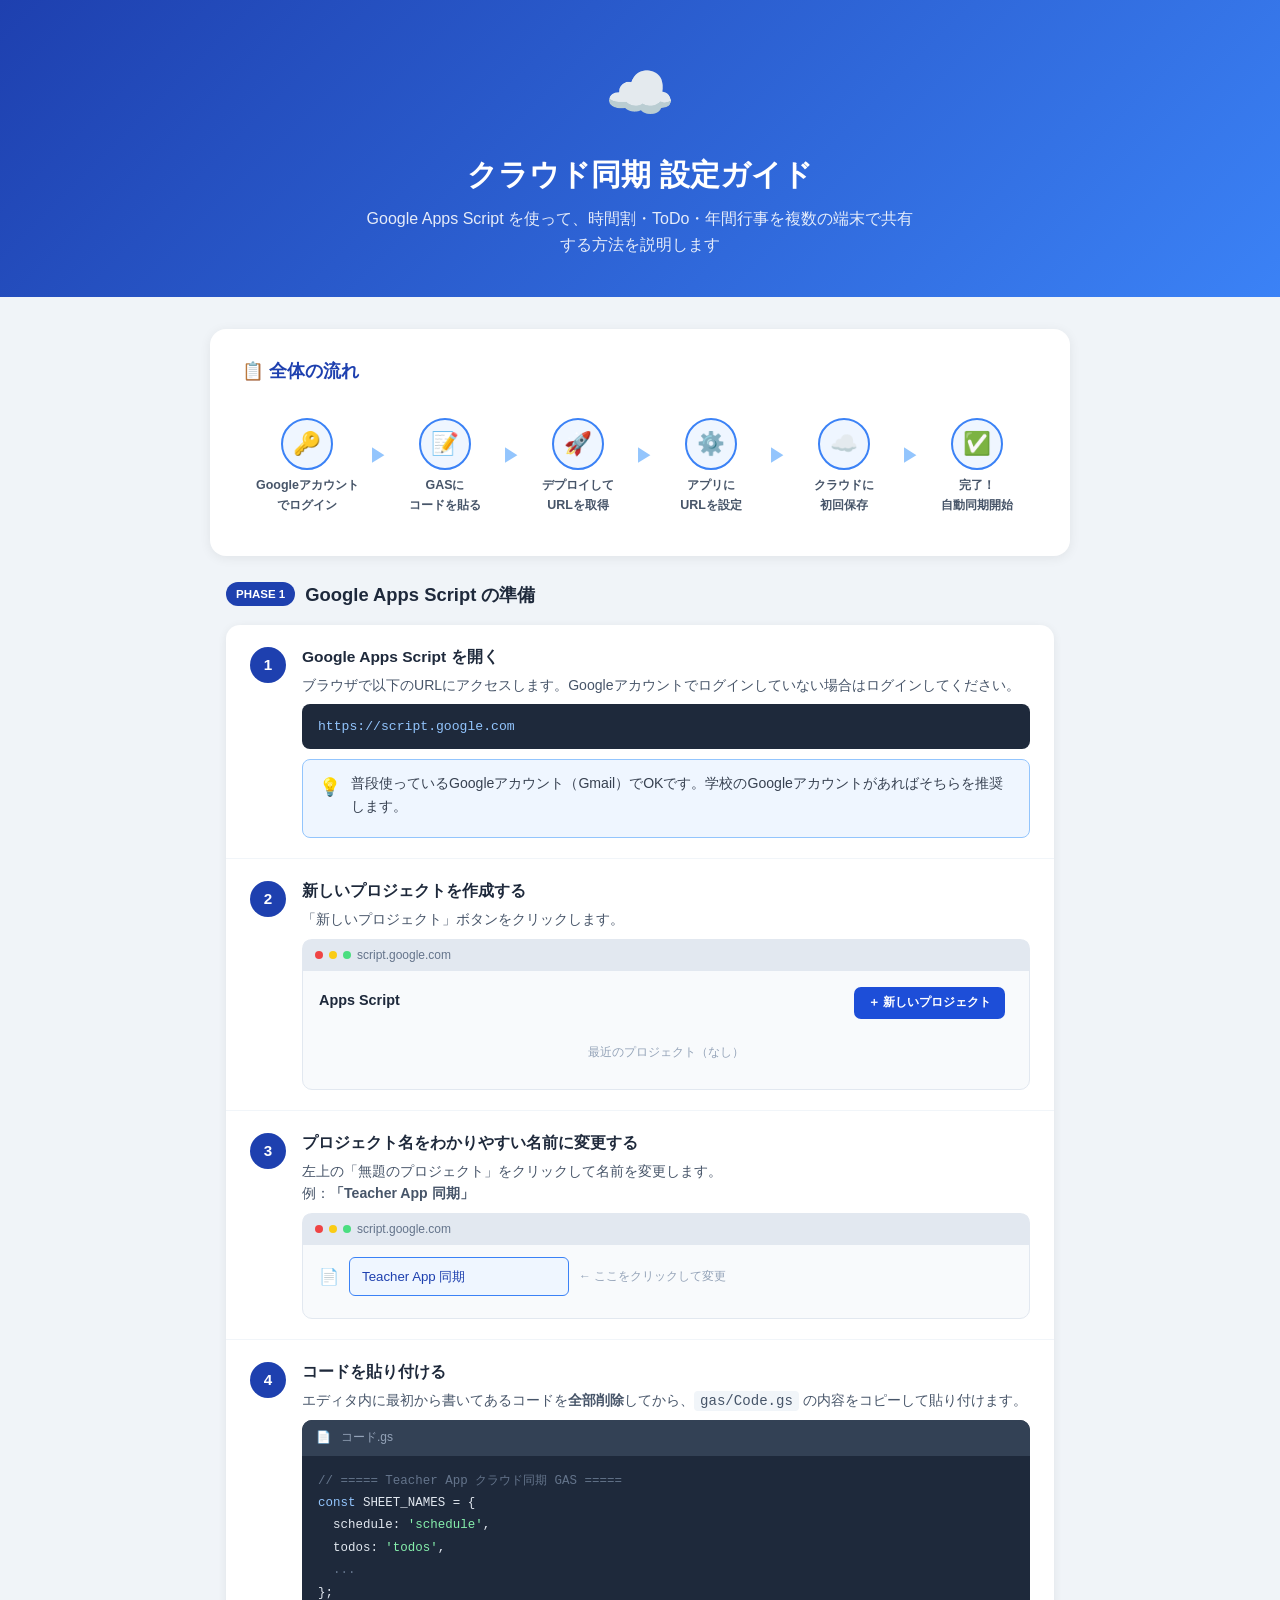
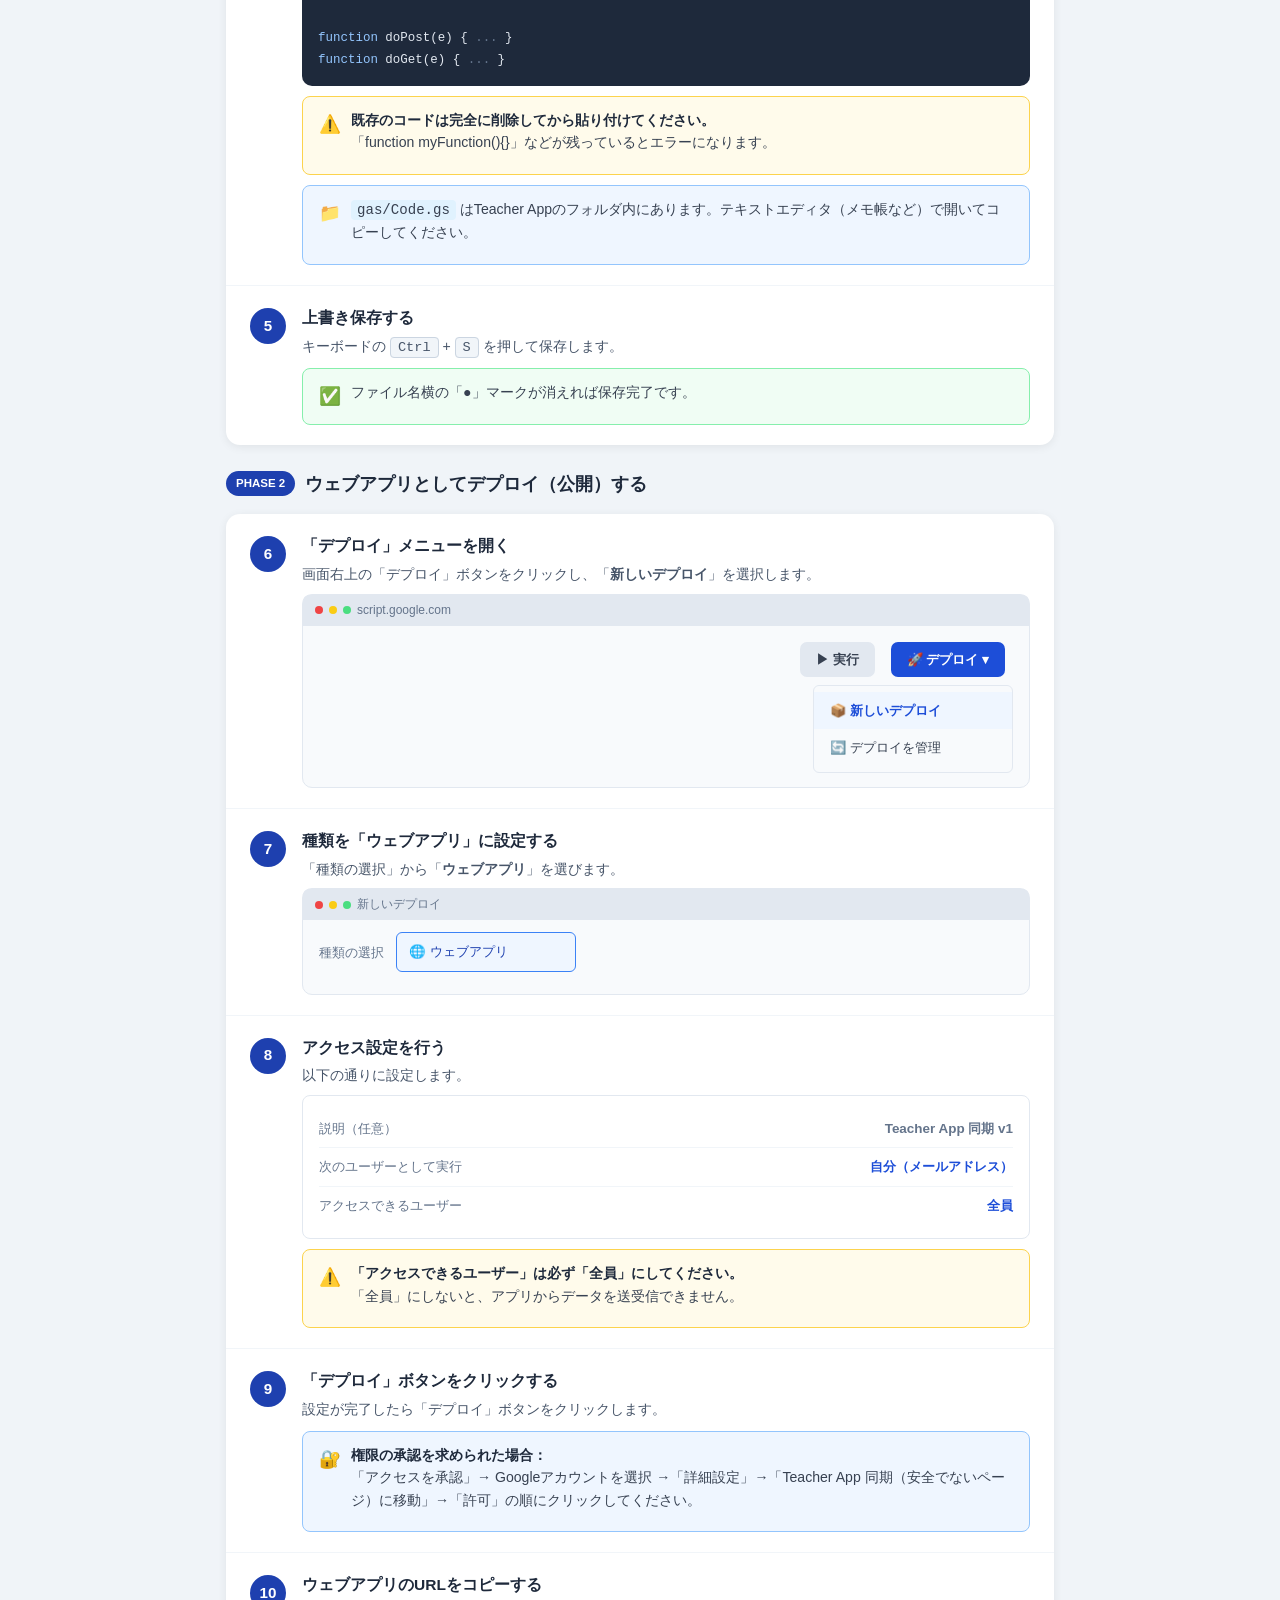
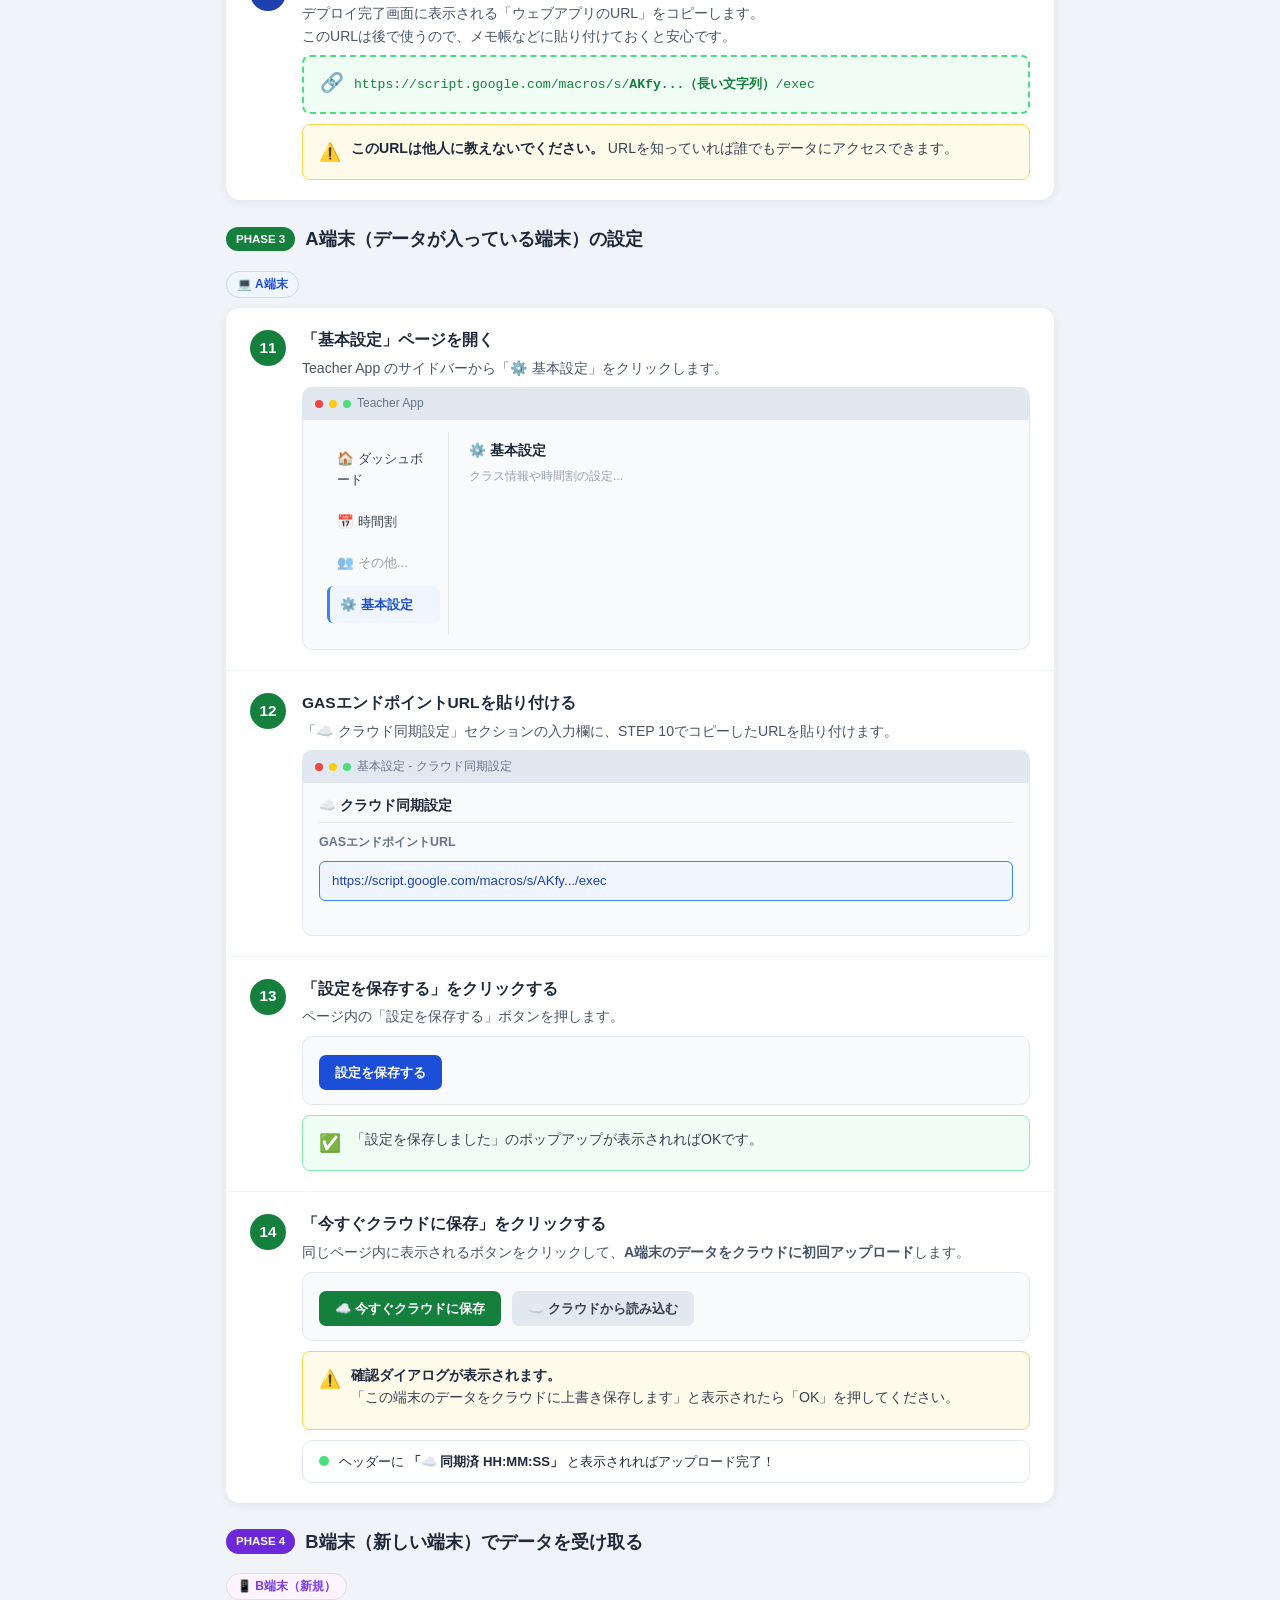
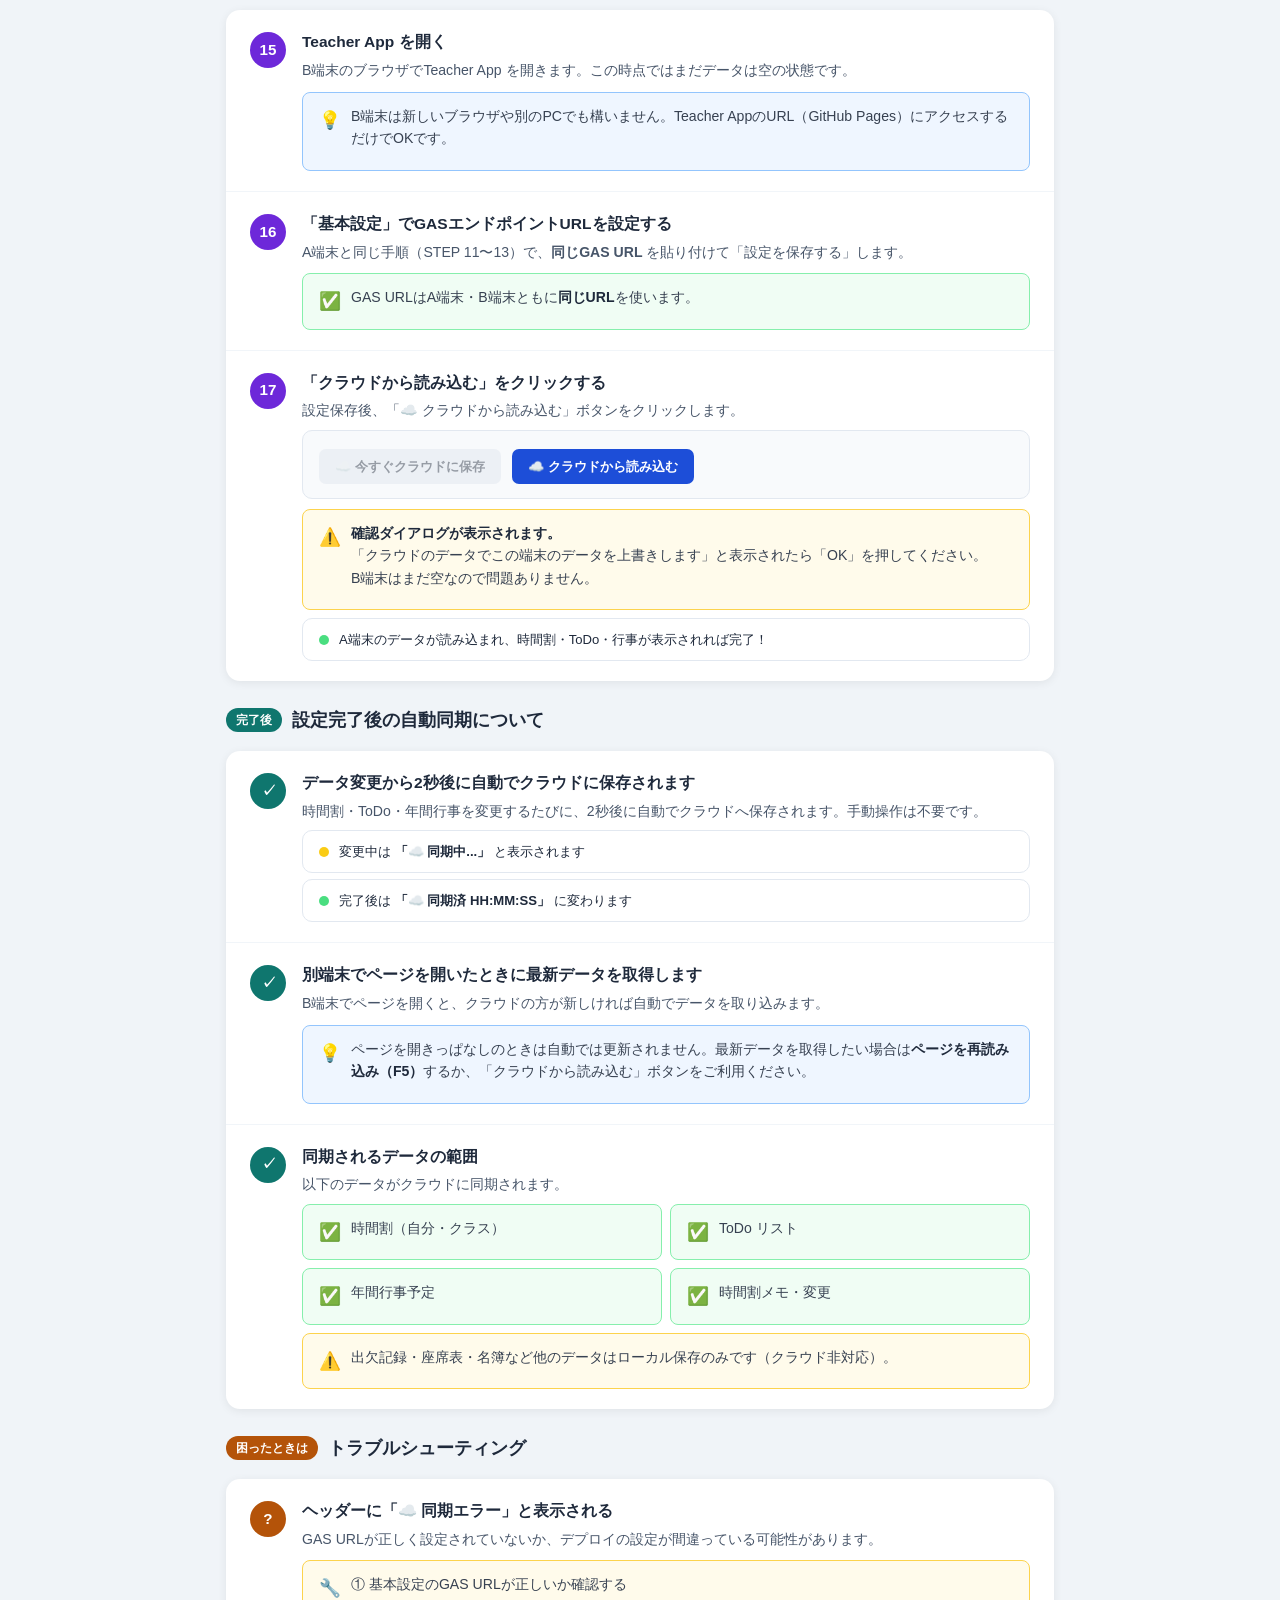
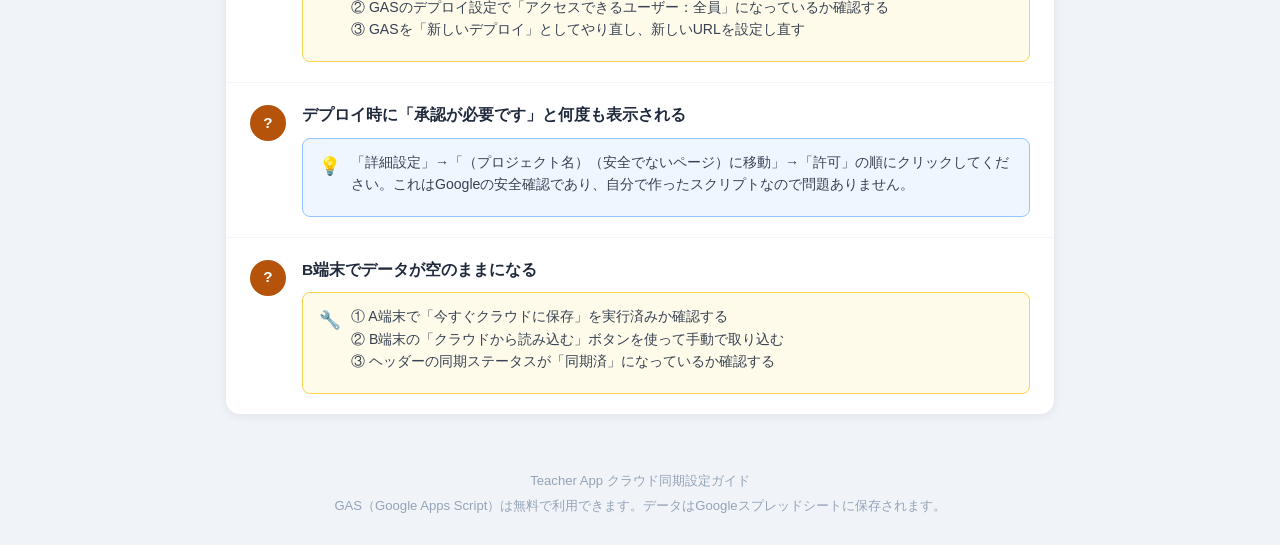
==== cloud-sync-guide.html @ 7cb36df8 "docs: クラウド同期設定ガイド（インフォグラフィック）を追加 HTMLスタンドアロンページ。GASデプロイからA/B端末設定まで 17ステップをモックアップ付きで解説。トラブルシューティング含む。" ====
<!DOCTYPE html>
<html lang="ja">
<head>
<meta charset="UTF-8">
<meta name="viewport" content="width=device-width, initial-scale=1.0">
<title>クラウド同期 設定ガイド</title>
<style>
  * { box-sizing: border-box; margin: 0; padding: 0; }
  body {
    font-family: 'Hiragino Sans', 'Meiryo', sans-serif;
    background: #f0f4f8;
    color: #1e293b;
    line-height: 1.6;
  }

  /* ヘッダー */
  .hero {
    background: linear-gradient(135deg, #1e40af 0%, #3b82f6 100%);
    color: white;
    text-align: center;
    padding: 48px 24px 40px;
  }
  .hero-icon { font-size: 3.5rem; display: block; margin-bottom: 12px; }
  .hero h1 { font-size: 1.9rem; font-weight: bold; margin-bottom: 8px; }
  .hero p { font-size: 1rem; opacity: 0.88; max-width: 560px; margin: 0 auto; }

  /* 全体の流れ */
  .overview {
    background: white;
    max-width: 860px;
    margin: 32px auto 0;
    border-radius: 16px;
    padding: 28px 32px;
    box-shadow: 0 2px 12px rgba(0,0,0,0.07);
  }
  .overview h2 { font-size: 1.1rem; color: #1e40af; margin-bottom: 20px; display: flex; align-items: center; gap: 8px; }
  .flow-steps {
    display: flex;
    align-items: center;
    gap: 0;
    flex-wrap: wrap;
    justify-content: center;
  }
  .flow-item {
    display: flex;
    flex-direction: column;
    align-items: center;
    gap: 6px;
    min-width: 110px;
    padding: 12px 8px;
  }
  .flow-circle {
    width: 52px; height: 52px;
    border-radius: 50%;
    background: #eff6ff;
    border: 2px solid #3b82f6;
    display: flex; align-items: center; justify-content: center;
    font-size: 1.4rem;
  }
  .flow-label { font-size: 0.78rem; text-align: center; color: #475569; font-weight: 600; }
  .flow-arrow { font-size: 1.2rem; color: #93c5fd; margin: 0 2px; padding-bottom: 20px; }

  /* セクション共通 */
  .section {
    max-width: 860px;
    margin: 24px auto;
    padding: 0 16px;
  }
  .section-title {
    display: flex;
    align-items: center;
    gap: 10px;
    margin-bottom: 16px;
  }
  .phase-badge {
    background: #1e40af;
    color: white;
    font-size: 0.72rem;
    font-weight: bold;
    padding: 3px 10px;
    border-radius: 20px;
    white-space: nowrap;
  }
  .phase-badge.green { background: #15803d; }
  .phase-badge.purple { background: #6d28d9; }
  .section-title h2 { font-size: 1.15rem; color: #1e293b; }

  /* カード */
  .card {
    background: white;
    border-radius: 14px;
    box-shadow: 0 2px 10px rgba(0,0,0,0.07);
    overflow: hidden;
    margin-bottom: 16px;
  }

  /* ステップリスト */
  .step-list { padding: 0; }
  .step-item {
    display: flex;
    gap: 16px;
    padding: 20px 24px;
    border-bottom: 1px solid #f1f5f9;
    align-items: flex-start;
  }
  .step-item:last-child { border-bottom: none; }
  .step-num {
    min-width: 36px; height: 36px;
    border-radius: 50%;
    background: #1e40af;
    color: white;
    font-weight: bold;
    font-size: 0.95rem;
    display: flex; align-items: center; justify-content: center;
    flex-shrink: 0;
    margin-top: 2px;
  }
  .step-num.green { background: #15803d; }
  .step-num.purple { background: #6d28d9; }
  .step-body { flex: 1; }
  .step-body h3 { font-size: 0.97rem; font-weight: bold; margin-bottom: 4px; color: #1e293b; }
  .step-body p { font-size: 0.88rem; color: #475569; margin-bottom: 8px; }

  /* スクリーンショット風モックアップ */
  .mock {
    background: #f8fafc;
    border: 1px solid #e2e8f0;
    border-radius: 10px;
    padding: 14px 16px;
    margin-top: 8px;
    font-size: 0.83rem;
  }
  .mock-bar {
    background: #e2e8f0;
    border-radius: 6px 6px 0 0;
    padding: 6px 12px;
    font-size: 0.75rem;
    color: #64748b;
    margin: -14px -16px 12px;
    display: flex;
    align-items: center;
    gap: 6px;
  }
  .mock-dot { width: 8px; height: 8px; border-radius: 50%; display: inline-block; }
  .mock-menu-item {
    display: flex;
    align-items: center;
    gap: 8px;
    padding: 8px 10px;
    border-radius: 6px;
    margin-bottom: 4px;
    font-size: 0.84rem;
    color: #374151;
    cursor: default;
  }
  .mock-menu-item.active {
    background: #eff6ff;
    color: #1d4ed8;
    font-weight: bold;
    border-left: 3px solid #3b82f6;
  }
  .mock-input {
    border: 1px solid #cbd5e1;
    border-radius: 6px;
    padding: 8px 12px;
    width: 100%;
    font-size: 0.83rem;
    color: #64748b;
    background: white;
    margin-bottom: 8px;
  }
  .mock-input.highlight {
    border-color: #3b82f6;
    background: #eff6ff;
    color: #1e40af;
  }
  .mock-btn {
    display: inline-flex;
    align-items: center;
    gap: 6px;
    padding: 7px 16px;
    border-radius: 7px;
    font-size: 0.82rem;
    font-weight: bold;
    cursor: default;
    margin-right: 8px;
    margin-top: 4px;
  }
  .mock-btn.primary { background: #1d4ed8; color: white; }
  .mock-btn.success { background: #15803d; color: white; }
  .mock-btn.secondary { background: #e2e8f0; color: #374151; }
  .mock-label {
    font-size: 0.78rem;
    color: #64748b;
    font-weight: 600;
    margin-bottom: 4px;
  }

  /* 注意・ポイントボックス */
  .note {
    display: flex;
    gap: 10px;
    padding: 12px 16px;
    border-radius: 8px;
    font-size: 0.84rem;
    margin-top: 10px;
    align-items: flex-start;
  }
  .note.warn { background: #fffbeb; border: 1px solid #fcd34d; }
  .note.info { background: #eff6ff; border: 1px solid #93c5fd; }
  .note.ok   { background: #f0fdf4; border: 1px solid #86efac; }
  .note-icon { font-size: 1.1rem; flex-shrink: 0; margin-top: 1px; }
  .note p { color: #374151; }
  .note strong { color: #1e293b; }

  /* コードブロック */
  .code-block {
    background: #1e293b;
    color: #e2e8f0;
    border-radius: 8px;
    padding: 12px 16px;
    font-family: monospace;
    font-size: 0.82rem;
    margin-top: 8px;
    word-break: break-all;
  }
  .code-block span.hl { color: #93c5fd; }

  /* 設定画面モックアップ */
  .mock-setting-row {
    display: flex;
    flex-direction: column;
    gap: 4px;
    margin-bottom: 12px;
  }
  .mock-section-head {
    font-weight: bold;
    font-size: 0.85rem;
    color: #1e293b;
    padding-bottom: 6px;
    border-bottom: 1px solid #e2e8f0;
    margin-bottom: 10px;
    display: flex;
    align-items: center;
    gap: 6px;
  }

  /* GAS設定モック */
  .gas-editor-mock {
    background: #1e293b;
    border-radius: 10px;
    overflow: hidden;
    margin-top: 8px;
  }
  .gas-editor-top {
    background: #334155;
    padding: 8px 14px;
    font-size: 0.75rem;
    color: #94a3b8;
    display: flex;
    align-items: center;
    gap: 10px;
  }
  .gas-editor-body {
    padding: 14px 16px;
    font-family: monospace;
    font-size: 0.78rem;
    color: #e2e8f0;
    line-height: 1.8;
  }
  .gas-kw { color: #93c5fd; }
  .gas-str { color: #86efac; }
  .gas-cm { color: #64748b; }

  /* デプロイ設定モック */
  .deploy-form {
    border: 1px solid #e2e8f0;
    border-radius: 8px;
    padding: 14px 16px;
    background: white;
    margin-top: 8px;
  }
  .deploy-row {
    display: flex;
    justify-content: space-between;
    align-items: center;
    padding: 8px 0;
    border-bottom: 1px solid #f1f5f9;
    font-size: 0.84rem;
  }
  .deploy-row:last-child { border-bottom: none; }
  .deploy-row .label { color: #64748b; }
  .deploy-row .val { font-weight: bold; color: #1e293b; }
  .deploy-row .val.blue { color: #1d4ed8; }

  /* URL表示 */
  .url-display {
    background: #f0fdf4;
    border: 2px dashed #4ade80;
    border-radius: 8px;
    padding: 12px 16px;
    font-size: 0.82rem;
    color: #15803d;
    font-family: monospace;
    margin-top: 8px;
    word-break: break-all;
    display: flex;
    align-items: center;
    gap: 10px;
  }
  .url-icon { font-size: 1.2rem; flex-shrink: 0; }

  /* 完了ステータス */
  .status-bar {
    background: white;
    border-radius: 10px;
    padding: 10px 16px;
    display: flex;
    align-items: center;
    gap: 10px;
    font-size: 0.85rem;
    border: 1px solid #e2e8f0;
    margin-top: 8px;
  }
  .status-dot { width: 10px; height: 10px; border-radius: 50%; background: #4ade80; flex-shrink: 0; }
  .status-dot.yellow { background: #facc15; }

  /* フッター */
  .footer {
    text-align: center;
    padding: 32px 16px;
    color: #94a3b8;
    font-size: 0.82rem;
  }

  /* 区切り線 */
  .divider {
    max-width: 860px;
    margin: 8px auto;
    border: none;
    border-top: 2px dashed #e2e8f0;
    padding: 0 16px;
  }

  /* 端末別バッジ */
  .device-badge {
    display: inline-flex;
    align-items: center;
    gap: 5px;
    background: #eff6ff;
    border: 1px solid #bfdbfe;
    border-radius: 20px;
    padding: 3px 10px;
    font-size: 0.75rem;
    font-weight: bold;
    color: #1d4ed8;
    margin-bottom: 10px;
  }
  .device-badge.b { background: #fdf4ff; border-color: #e9d5ff; color: #7c3aed; }

  @media (max-width: 600px) {
    .hero h1 { font-size: 1.4rem; }
    .flow-steps { gap: 0; }
    .flow-item { min-width: 80px; }
    .step-item { padding: 16px; }
  }
</style>
</head>
<body>

<!-- ヘッダー -->
<div class="hero">
  <span class="hero-icon">☁️</span>
  <h1>クラウド同期 設定ガイド</h1>
  <p>Google Apps Script を使って、時間割・ToDo・年間行事を複数の端末で共有する方法を説明します</p>
</div>

<!-- 全体の流れ -->
<div class="overview">
  <h2>📋 全体の流れ</h2>
  <div class="flow-steps">
    <div class="flow-item">
      <div class="flow-circle">🔑</div>
      <div class="flow-label">Googleアカウント<br>でログイン</div>
    </div>
    <div class="flow-arrow">▶</div>
    <div class="flow-item">
      <div class="flow-circle">📝</div>
      <div class="flow-label">GASに<br>コードを貼る</div>
    </div>
    <div class="flow-arrow">▶</div>
    <div class="flow-item">
      <div class="flow-circle">🚀</div>
      <div class="flow-label">デプロイして<br>URLを取得</div>
    </div>
    <div class="flow-arrow">▶</div>
    <div class="flow-item">
      <div class="flow-circle">⚙️</div>
      <div class="flow-label">アプリに<br>URLを設定</div>
    </div>
    <div class="flow-arrow">▶</div>
    <div class="flow-item">
      <div class="flow-circle">☁️</div>
      <div class="flow-label">クラウドに<br>初回保存</div>
    </div>
    <div class="flow-arrow">▶</div>
    <div class="flow-item">
      <div class="flow-circle">✅</div>
      <div class="flow-label">完了！<br>自動同期開始</div>
    </div>
  </div>
</div>

<!-- フェーズ1: GAS準備 -->
<div class="section">
  <div class="section-title">
    <span class="phase-badge">PHASE 1</span>
    <h2>Google Apps Script の準備</h2>
  </div>

  <div class="card">
    <div class="step-list">

      <!-- STEP 1 -->
      <div class="step-item">
        <div class="step-num">1</div>
        <div class="step-body">
          <h3>Google Apps Script を開く</h3>
          <p>ブラウザで以下のURLにアクセスします。Googleアカウントでログインしていない場合はログインしてください。</p>
          <div class="code-block">
            <span class="hl">https://script.google.com</span>
          </div>
          <div class="note info">
            <span class="note-icon">💡</span>
            <p>普段使っているGoogleアカウント（Gmail）でOKです。学校のGoogleアカウントがあればそちらを推奨します。</p>
          </div>
        </div>
      </div>

      <!-- STEP 2 -->
      <div class="step-item">
        <div class="step-num">2</div>
        <div class="step-body">
          <h3>新しいプロジェクトを作成する</h3>
          <p>「新しいプロジェクト」ボタンをクリックします。</p>
          <div class="mock">
            <div class="mock-bar">
              <span class="mock-dot" style="background:#ef4444;"></span>
              <span class="mock-dot" style="background:#facc15;"></span>
              <span class="mock-dot" style="background:#4ade80;"></span>
              script.google.com
            </div>
            <div style="display:flex; align-items:center; justify-content:space-between; margin-bottom:12px;">
              <div style="font-weight:bold; color:#1e293b; font-size:0.9rem;">Apps Script</div>
              <div class="mock-btn primary" style="font-size:0.78rem; padding:6px 14px;">＋ 新しいプロジェクト</div>
            </div>
            <div style="font-size:0.78rem; color:#94a3b8; text-align:center; padding:12px;">最近のプロジェクト（なし）</div>
          </div>
        </div>
      </div>

      <!-- STEP 3 -->
      <div class="step-item">
        <div class="step-num">3</div>
        <div class="step-body">
          <h3>プロジェクト名をわかりやすい名前に変更する</h3>
          <p>左上の「無題のプロジェクト」をクリックして名前を変更します。<br>例：<strong>「Teacher App 同期」</strong></p>
          <div class="mock">
            <div class="mock-bar">
              <span class="mock-dot" style="background:#ef4444;"></span>
              <span class="mock-dot" style="background:#facc15;"></span>
              <span class="mock-dot" style="background:#4ade80;"></span>
              script.google.com
            </div>
            <div style="display:flex; align-items:center; gap:10px; margin-bottom:8px;">
              <span style="font-size:1rem;">📄</span>
              <div class="mock-input highlight" style="max-width:220px; margin:0;">Teacher App 同期</div>
              <span style="font-size:0.75rem; color:#94a3b8;">← ここをクリックして変更</span>
            </div>
          </div>
        </div>
      </div>

      <!-- STEP 4 -->
      <div class="step-item">
        <div class="step-num">4</div>
        <div class="step-body">
          <h3>コードを貼り付ける</h3>
          <p>エディタ内に最初から書いてあるコードを<strong>全部削除</strong>してから、<code style="background:#f1f5f9; padding:2px 6px; border-radius:4px;">gas/Code.gs</code> の内容をコピーして貼り付けます。</p>

          <div class="gas-editor-mock">
            <div class="gas-editor-top">
              <span>📄</span>
              <span>コード.gs</span>
            </div>
            <div class="gas-editor-body">
              <span class="gas-cm">// ===== Teacher App クラウド同期 GAS =====</span><br>
              <span class="gas-kw">const</span> SHEET_NAMES = &#123;<br>
              &nbsp;&nbsp;schedule: <span class="gas-str">'schedule'</span>,<br>
              &nbsp;&nbsp;todos: <span class="gas-str">'todos'</span>,<br>
              &nbsp;&nbsp;<span class="gas-cm">...</span><br>
              &#125;;<br>
              <br>
              <span class="gas-kw">function</span> doPost(e) &#123; <span class="gas-cm">...</span> &#125;<br>
              <span class="gas-kw">function</span> doGet(e) &#123; <span class="gas-cm">...</span> &#125;
            </div>
          </div>

          <div class="note warn">
            <span class="note-icon">⚠️</span>
            <p><strong>既存のコードは完全に削除してから貼り付けてください。</strong><br>
            「function myFunction(){}」などが残っているとエラーになります。</p>
          </div>

          <div class="note info">
            <span class="note-icon">📁</span>
            <p><code style="background:#e0f2fe; padding:2px 6px; border-radius:4px;">gas/Code.gs</code> はTeacher Appのフォルダ内にあります。テキストエディタ（メモ帳など）で開いてコピーしてください。</p>
          </div>
        </div>
      </div>

      <!-- STEP 5 -->
      <div class="step-item">
        <div class="step-num">5</div>
        <div class="step-body">
          <h3>上書き保存する</h3>
          <p>キーボードの <kbd style="background:#f1f5f9; border:1px solid #cbd5e1; border-radius:4px; padding:2px 7px; font-size:0.85rem;">Ctrl</kbd> + <kbd style="background:#f1f5f9; border:1px solid #cbd5e1; border-radius:4px; padding:2px 7px; font-size:0.85rem;">S</kbd> を押して保存します。</p>
          <div class="note ok">
            <span class="note-icon">✅</span>
            <p>ファイル名横の「●」マークが消えれば保存完了です。</p>
          </div>
        </div>
      </div>

    </div>
  </div>
</div>

<!-- フェーズ2: デプロイ -->
<div class="section">
  <div class="section-title">
    <span class="phase-badge">PHASE 2</span>
    <h2>ウェブアプリとしてデプロイ（公開）する</h2>
  </div>

  <div class="card">
    <div class="step-list">

      <!-- STEP 6 -->
      <div class="step-item">
        <div class="step-num">6</div>
        <div class="step-body">
          <h3>「デプロイ」メニューを開く</h3>
          <p>画面右上の「デプロイ」ボタンをクリックし、「<strong>新しいデプロイ</strong>」を選択します。</p>
          <div class="mock">
            <div class="mock-bar">
              <span class="mock-dot" style="background:#ef4444;"></span>
              <span class="mock-dot" style="background:#facc15;"></span>
              <span class="mock-dot" style="background:#4ade80;"></span>
              script.google.com
            </div>
            <div style="display:flex; justify-content:flex-end; gap:8px; margin-bottom:8px;">
              <div class="mock-btn secondary">▶ 実行</div>
              <div class="mock-btn primary">🚀 デプロイ ▾</div>
            </div>
            <div style="background:#f8fafc; border:1px solid #e2e8f0; border-radius:6px; padding:6px 0; max-width:200px; margin-left:auto;">
              <div style="padding:8px 16px; font-size:0.82rem; font-weight:bold; color:#1d4ed8; background:#eff6ff;">📦 新しいデプロイ</div>
              <div style="padding:8px 16px; font-size:0.82rem; color:#374151;">🔄 デプロイを管理</div>
            </div>
          </div>
        </div>
      </div>

      <!-- STEP 7 -->
      <div class="step-item">
        <div class="step-num">7</div>
        <div class="step-body">
          <h3>種類を「ウェブアプリ」に設定する</h3>
          <p>「種類の選択」から「<strong>ウェブアプリ</strong>」を選びます。</p>
          <div class="mock">
            <div class="mock-bar">
              <span class="mock-dot" style="background:#ef4444;"></span>
              <span class="mock-dot" style="background:#facc15;"></span>
              <span class="mock-dot" style="background:#4ade80;"></span>
              新しいデプロイ
            </div>
            <div style="display:flex; align-items:center; gap:12px; margin-bottom:8px;">
              <span style="font-size:0.82rem; color:#64748b; white-space:nowrap;">種類の選択</span>
              <div class="mock-input highlight" style="margin:0; max-width:180px;">🌐 ウェブアプリ</div>
            </div>
          </div>
        </div>
      </div>

      <!-- STEP 8 -->
      <div class="step-item">
        <div class="step-num">8</div>
        <div class="step-body">
          <h3>アクセス設定を行う</h3>
          <p>以下の通りに設定します。</p>
          <div class="deploy-form">
            <div class="deploy-row">
              <span class="label">説明（任意）</span>
              <span class="val" style="color:#64748b;">Teacher App 同期 v1</span>
            </div>
            <div class="deploy-row">
              <span class="label">次のユーザーとして実行</span>
              <span class="val blue">自分（メールアドレス）</span>
            </div>
            <div class="deploy-row">
              <span class="label">アクセスできるユーザー</span>
              <span class="val blue">全員</span>
            </div>
          </div>
          <div class="note warn">
            <span class="note-icon">⚠️</span>
            <p><strong>「アクセスできるユーザー」は必ず「全員」にしてください。</strong><br>
            「全員」にしないと、アプリからデータを送受信できません。</p>
          </div>
        </div>
      </div>

      <!-- STEP 9 -->
      <div class="step-item">
        <div class="step-num">9</div>
        <div class="step-body">
          <h3>「デプロイ」ボタンをクリックする</h3>
          <p>設定が完了したら「デプロイ」ボタンをクリックします。</p>
          <div class="note info">
            <span class="note-icon">🔐</span>
            <p><strong>権限の承認を求められた場合：</strong><br>
            「アクセスを承認」→ Googleアカウントを選択 →「詳細設定」→「Teacher App 同期（安全でないページ）に移動」→「許可」の順にクリックしてください。</p>
          </div>
        </div>
      </div>

      <!-- STEP 10 -->
      <div class="step-item">
        <div class="step-num">10</div>
        <div class="step-body">
          <h3>ウェブアプリのURLをコピーする</h3>
          <p>デプロイ完了画面に表示される「ウェブアプリのURL」をコピーします。<br>このURLは後で使うので、メモ帳などに貼り付けておくと安心です。</p>
          <div class="url-display">
            <span class="url-icon">🔗</span>
            <span>https://script.google.com/macros/s/<strong>AKfy...（長い文字列）</strong>/exec</span>
          </div>
          <div class="note warn">
            <span class="note-icon">⚠️</span>
            <p><strong>このURLは他人に教えないでください。</strong> URLを知っていれば誰でもデータにアクセスできます。</p>
          </div>
        </div>
      </div>

    </div>
  </div>
</div>

<!-- フェーズ3: A端末設定 -->
<div class="section">
  <div class="section-title">
    <span class="phase-badge green">PHASE 3</span>
    <h2>A端末（データが入っている端末）の設定</h2>
  </div>
  <div class="device-badge">💻 A端末</div>

  <div class="card">
    <div class="step-list">

      <!-- STEP 11 -->
      <div class="step-item">
        <div class="step-num green">11</div>
        <div class="step-body">
          <h3>「基本設定」ページを開く</h3>
          <p>Teacher App のサイドバーから「⚙️ 基本設定」をクリックします。</p>
          <div class="mock">
            <div class="mock-bar">
              <span class="mock-dot" style="background:#ef4444;"></span>
              <span class="mock-dot" style="background:#facc15;"></span>
              <span class="mock-dot" style="background:#4ade80;"></span>
              Teacher App
            </div>
            <div style="display:flex; gap:12px;">
              <div style="width:130px; background:#f8fafc; border-right:1px solid #e2e8f0; padding:8px; border-radius:0 0 0 8px;">
                <div class="mock-menu-item">🏠 ダッシュボード</div>
                <div class="mock-menu-item">📅 時間割</div>
                <div class="mock-menu-item" style="opacity:0.5;">👥 その他...</div>
                <div class="mock-menu-item active">⚙️ 基本設定</div>
              </div>
              <div style="flex:1; padding:8px;">
                <div style="font-weight:bold; font-size:0.85rem; margin-bottom:6px; color:#1e293b;">⚙️ 基本設定</div>
                <div style="font-size:0.75rem; color:#94a3b8;">クラス情報や時間割の設定...</div>
              </div>
            </div>
          </div>
        </div>
      </div>

      <!-- STEP 12 -->
      <div class="step-item">
        <div class="step-num green">12</div>
        <div class="step-body">
          <h3>GASエンドポイントURLを貼り付ける</h3>
          <p>「☁️ クラウド同期設定」セクションの入力欄に、STEP 10でコピーしたURLを貼り付けます。</p>
          <div class="mock">
            <div class="mock-bar">
              <span class="mock-dot" style="background:#ef4444;"></span>
              <span class="mock-dot" style="background:#facc15;"></span>
              <span class="mock-dot" style="background:#4ade80;"></span>
              基本設定 - クラウド同期設定
            </div>
            <div class="mock-section-head">☁️ クラウド同期設定</div>
            <div class="mock-setting-row">
              <div class="mock-label">GASエンドポイントURL</div>
              <div class="mock-input highlight">https://script.google.com/macros/s/AKfy.../exec</div>
            </div>
          </div>
        </div>
      </div>

      <!-- STEP 13 -->
      <div class="step-item">
        <div class="step-num green">13</div>
        <div class="step-body">
          <h3>「設定を保存する」をクリックする</h3>
          <p>ページ内の「設定を保存する」ボタンを押します。</p>
          <div class="mock">
            <div class="mock-btn primary">設定を保存する</div>
          </div>
          <div class="note ok">
            <span class="note-icon">✅</span>
            <p>「設定を保存しました」のポップアップが表示されればOKです。</p>
          </div>
        </div>
      </div>

      <!-- STEP 14 -->
      <div class="step-item">
        <div class="step-num green">14</div>
        <div class="step-body">
          <h3>「今すぐクラウドに保存」をクリックする</h3>
          <p>同じページ内に表示されるボタンをクリックして、<strong>A端末のデータをクラウドに初回アップロード</strong>します。</p>
          <div class="mock">
            <div class="mock-btn success">☁️ 今すぐクラウドに保存</div>
            <div class="mock-btn secondary">☁️ クラウドから読み込む</div>
          </div>
          <div class="note warn">
            <span class="note-icon">⚠️</span>
            <p><strong>確認ダイアログが表示されます。</strong><br>
            「この端末のデータをクラウドに上書き保存します」と表示されたら「OK」を押してください。</p>
          </div>
          <div class="status-bar" style="margin-top:10px;">
            <span class="status-dot"></span>
            <span style="font-size:0.82rem;">ヘッダーに <strong>「☁️ 同期済 HH:MM:SS」</strong> と表示されればアップロード完了！</span>
          </div>
        </div>
      </div>

    </div>
  </div>
</div>

<!-- フェーズ4: B端末設定 -->
<div class="section">
  <div class="section-title">
    <span class="phase-badge purple">PHASE 4</span>
    <h2>B端末（新しい端末）でデータを受け取る</h2>
  </div>
  <div class="device-badge b">📱 B端末（新規）</div>

  <div class="card">
    <div class="step-list">

      <!-- STEP 15 -->
      <div class="step-item">
        <div class="step-num purple">15</div>
        <div class="step-body">
          <h3>Teacher App を開く</h3>
          <p>B端末のブラウザでTeacher App を開きます。この時点ではまだデータは空の状態です。</p>
          <div class="note info">
            <span class="note-icon">💡</span>
            <p>B端末は新しいブラウザや別のPCでも構いません。Teacher AppのURL（GitHub Pages）にアクセスするだけでOKです。</p>
          </div>
        </div>
      </div>

      <!-- STEP 16 -->
      <div class="step-item">
        <div class="step-num purple">16</div>
        <div class="step-body">
          <h3>「基本設定」でGASエンドポイントURLを設定する</h3>
          <p>A端末と同じ手順（STEP 11〜13）で、<strong>同じGAS URL</strong> を貼り付けて「設定を保存する」します。</p>
          <div class="note ok">
            <span class="note-icon">✅</span>
            <p>GAS URLはA端末・B端末ともに<strong>同じURL</strong>を使います。</p>
          </div>
        </div>
      </div>

      <!-- STEP 17 -->
      <div class="step-item">
        <div class="step-num purple">17</div>
        <div class="step-body">
          <h3>「クラウドから読み込む」をクリックする</h3>
          <p>設定保存後、「☁️ クラウドから読み込む」ボタンをクリックします。</p>
          <div class="mock">
            <div class="mock-btn secondary" style="opacity:0.5;">☁️ 今すぐクラウドに保存</div>
            <div class="mock-btn primary">☁️ クラウドから読み込む</div>
          </div>
          <div class="note warn">
            <span class="note-icon">⚠️</span>
            <p><strong>確認ダイアログが表示されます。</strong><br>
            「クラウドのデータでこの端末のデータを上書きします」と表示されたら「OK」を押してください。<br>
            B端末はまだ空なので問題ありません。</p>
          </div>
          <div class="status-bar">
            <span class="status-dot"></span>
            <span style="font-size:0.82rem;">A端末のデータが読み込まれ、時間割・ToDo・行事が表示されれば完了！</span>
          </div>
        </div>
      </div>

    </div>
  </div>
</div>

<!-- 設定完了後の動作 -->
<div class="section">
  <div class="section-title">
    <span class="phase-badge" style="background:#0f766e;">完了後</span>
    <h2>設定完了後の自動同期について</h2>
  </div>

  <div class="card">
    <div class="step-list">
      <div class="step-item">
        <div class="step-num" style="background:#0f766e;">✓</div>
        <div class="step-body">
          <h3>データ変更から2秒後に自動でクラウドに保存されます</h3>
          <p>時間割・ToDo・年間行事を変更するたびに、2秒後に自動でクラウドへ保存されます。手動操作は不要です。</p>
          <div class="status-bar">
            <span class="status-dot yellow"></span>
            <span style="font-size:0.82rem;">変更中は <strong>「☁️ 同期中...」</strong> と表示されます</span>
          </div>
          <div class="status-bar" style="margin-top:6px;">
            <span class="status-dot"></span>
            <span style="font-size:0.82rem;">完了後は <strong>「☁️ 同期済 HH:MM:SS」</strong> に変わります</span>
          </div>
        </div>
      </div>
      <div class="step-item">
        <div class="step-num" style="background:#0f766e;">✓</div>
        <div class="step-body">
          <h3>別端末でページを開いたときに最新データを取得します</h3>
          <p>B端末でページを開くと、クラウドの方が新しければ自動でデータを取り込みます。</p>
          <div class="note info">
            <span class="note-icon">💡</span>
            <p>ページを開きっぱなしのときは自動では更新されません。最新データを取得したい場合は<strong>ページを再読み込み（F5）</strong>するか、「クラウドから読み込む」ボタンをご利用ください。</p>
          </div>
        </div>
      </div>
      <div class="step-item">
        <div class="step-num" style="background:#0f766e;">✓</div>
        <div class="step-body">
          <h3>同期されるデータの範囲</h3>
          <p>以下のデータがクラウドに同期されます。</p>
          <div style="display:grid; grid-template-columns:1fr 1fr; gap:8px; margin-top:8px;">
            <div class="note ok" style="margin:0;">
              <span class="note-icon">✅</span>
              <p>時間割（自分・クラス）</p>
            </div>
            <div class="note ok" style="margin:0;">
              <span class="note-icon">✅</span>
              <p>ToDo リスト</p>
            </div>
            <div class="note ok" style="margin:0;">
              <span class="note-icon">✅</span>
              <p>年間行事予定</p>
            </div>
            <div class="note ok" style="margin:0;">
              <span class="note-icon">✅</span>
              <p>時間割メモ・変更</p>
            </div>
          </div>
          <div class="note warn" style="margin-top:8px;">
            <span class="note-icon">⚠️</span>
            <p>出欠記録・座席表・名簿など他のデータはローカル保存のみです（クラウド非対応）。</p>
          </div>
        </div>
      </div>
    </div>
  </div>
</div>

<!-- トラブルシューティング -->
<div class="section">
  <div class="section-title">
    <span class="phase-badge" style="background:#b45309;">困ったときは</span>
    <h2>トラブルシューティング</h2>
  </div>

  <div class="card">
    <div class="step-list">
      <div class="step-item">
        <div class="step-num" style="background:#b45309;">?</div>
        <div class="step-body">
          <h3>ヘッダーに「☁️ 同期エラー」と表示される</h3>
          <p>GAS URLが正しく設定されていないか、デプロイの設定が間違っている可能性があります。</p>
          <div class="note warn">
            <span class="note-icon">🔧</span>
            <p>① 基本設定のGAS URLが正しいか確認する<br>
            ② GASのデプロイ設定で「アクセスできるユーザー：全員」になっているか確認する<br>
            ③ GASを「新しいデプロイ」としてやり直し、新しいURLを設定し直す</p>
          </div>
        </div>
      </div>
      <div class="step-item">
        <div class="step-num" style="background:#b45309;">?</div>
        <div class="step-body">
          <h3>デプロイ時に「承認が必要です」と何度も表示される</h3>
          <div class="note info">
            <span class="note-icon">💡</span>
            <p>「詳細設定」→「（プロジェクト名）（安全でないページ）に移動」→「許可」の順にクリックしてください。これはGoogleの安全確認であり、自分で作ったスクリプトなので問題ありません。</p>
          </div>
        </div>
      </div>
      <div class="step-item">
        <div class="step-num" style="background:#b45309;">?</div>
        <div class="step-body">
          <h3>B端末でデータが空のままになる</h3>
          <div class="note warn">
            <span class="note-icon">🔧</span>
            <p>① A端末で「今すぐクラウドに保存」を実行済みか確認する<br>
            ② B端末の「クラウドから読み込む」ボタンを使って手動で取り込む<br>
            ③ ヘッダーの同期ステータスが「同期済」になっているか確認する</p>
          </div>
        </div>
      </div>
    </div>
  </div>
</div>

<div class="footer">
  <p>Teacher App クラウド同期設定ガイド</p>
  <p style="margin-top:4px;">GAS（Google Apps Script）は無料で利用できます。データはGoogleスプレッドシートに保存されます。</p>
</div>

</body>
</html>
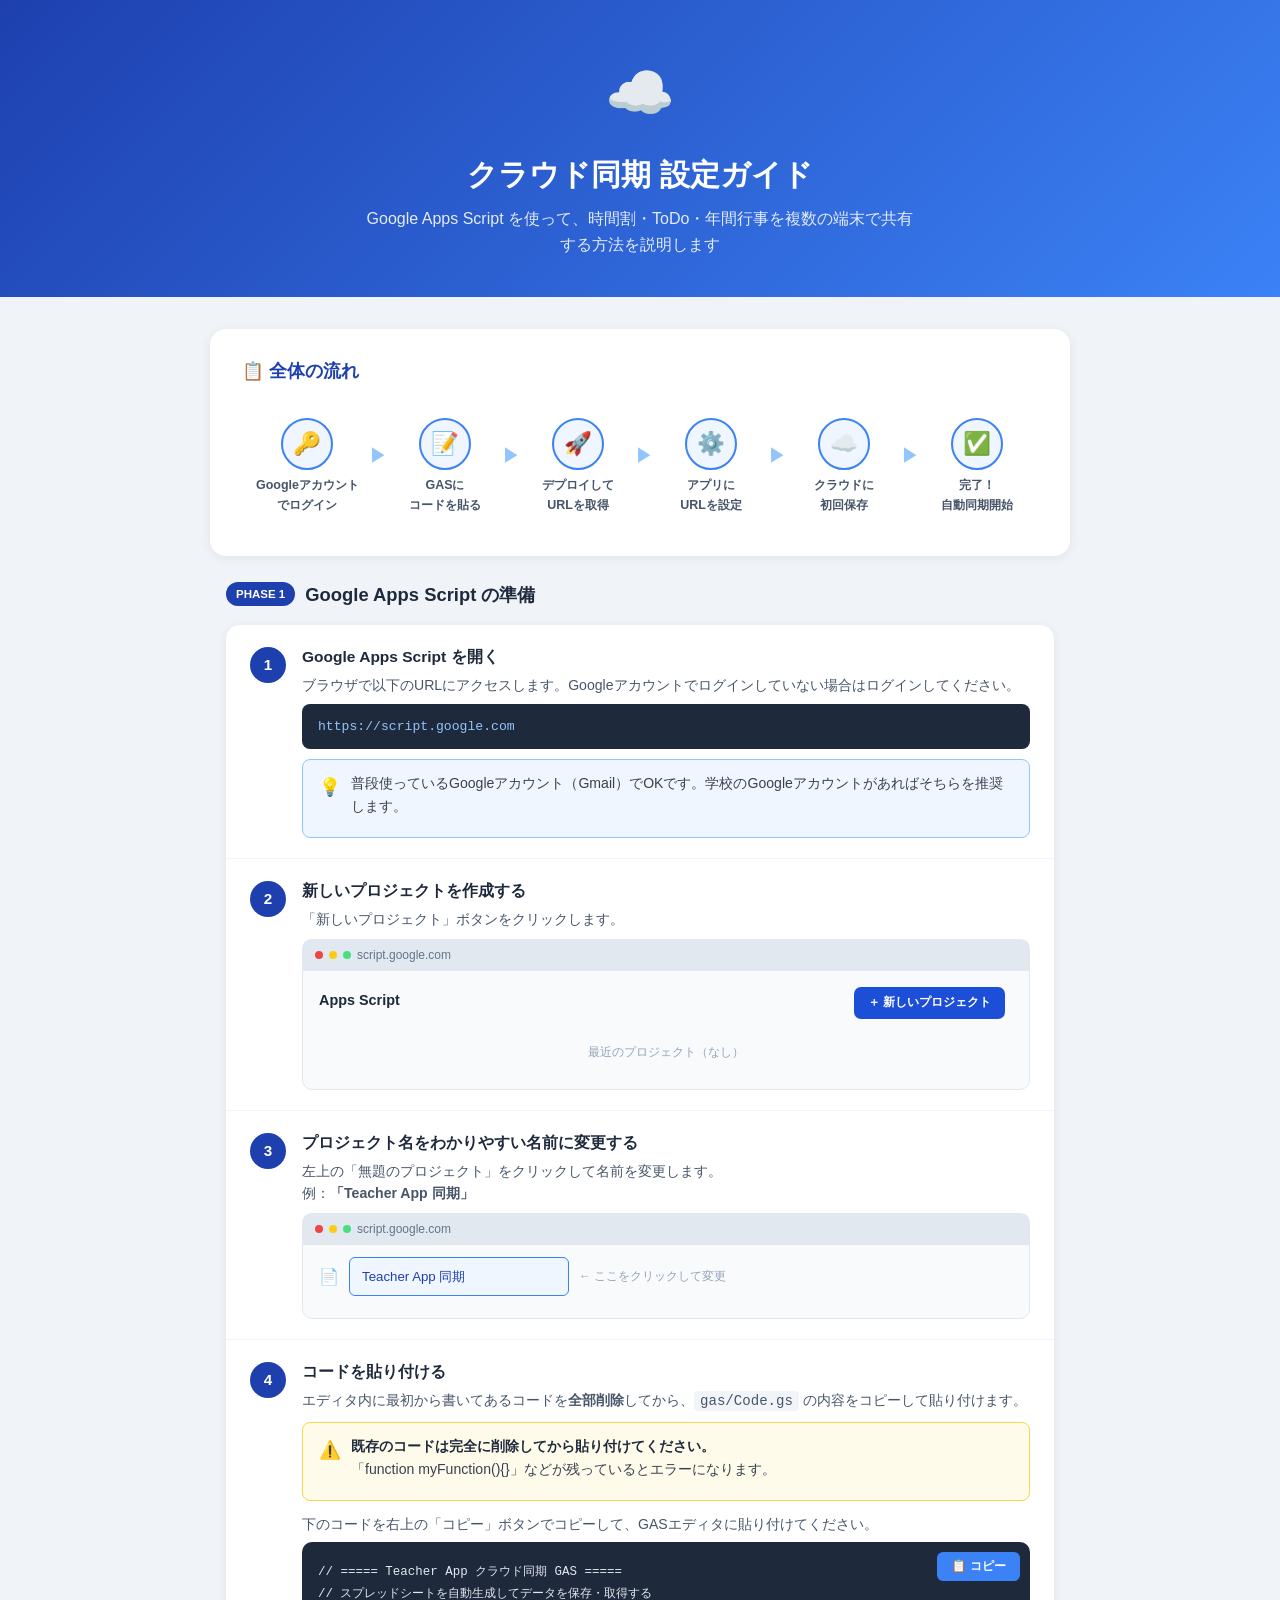
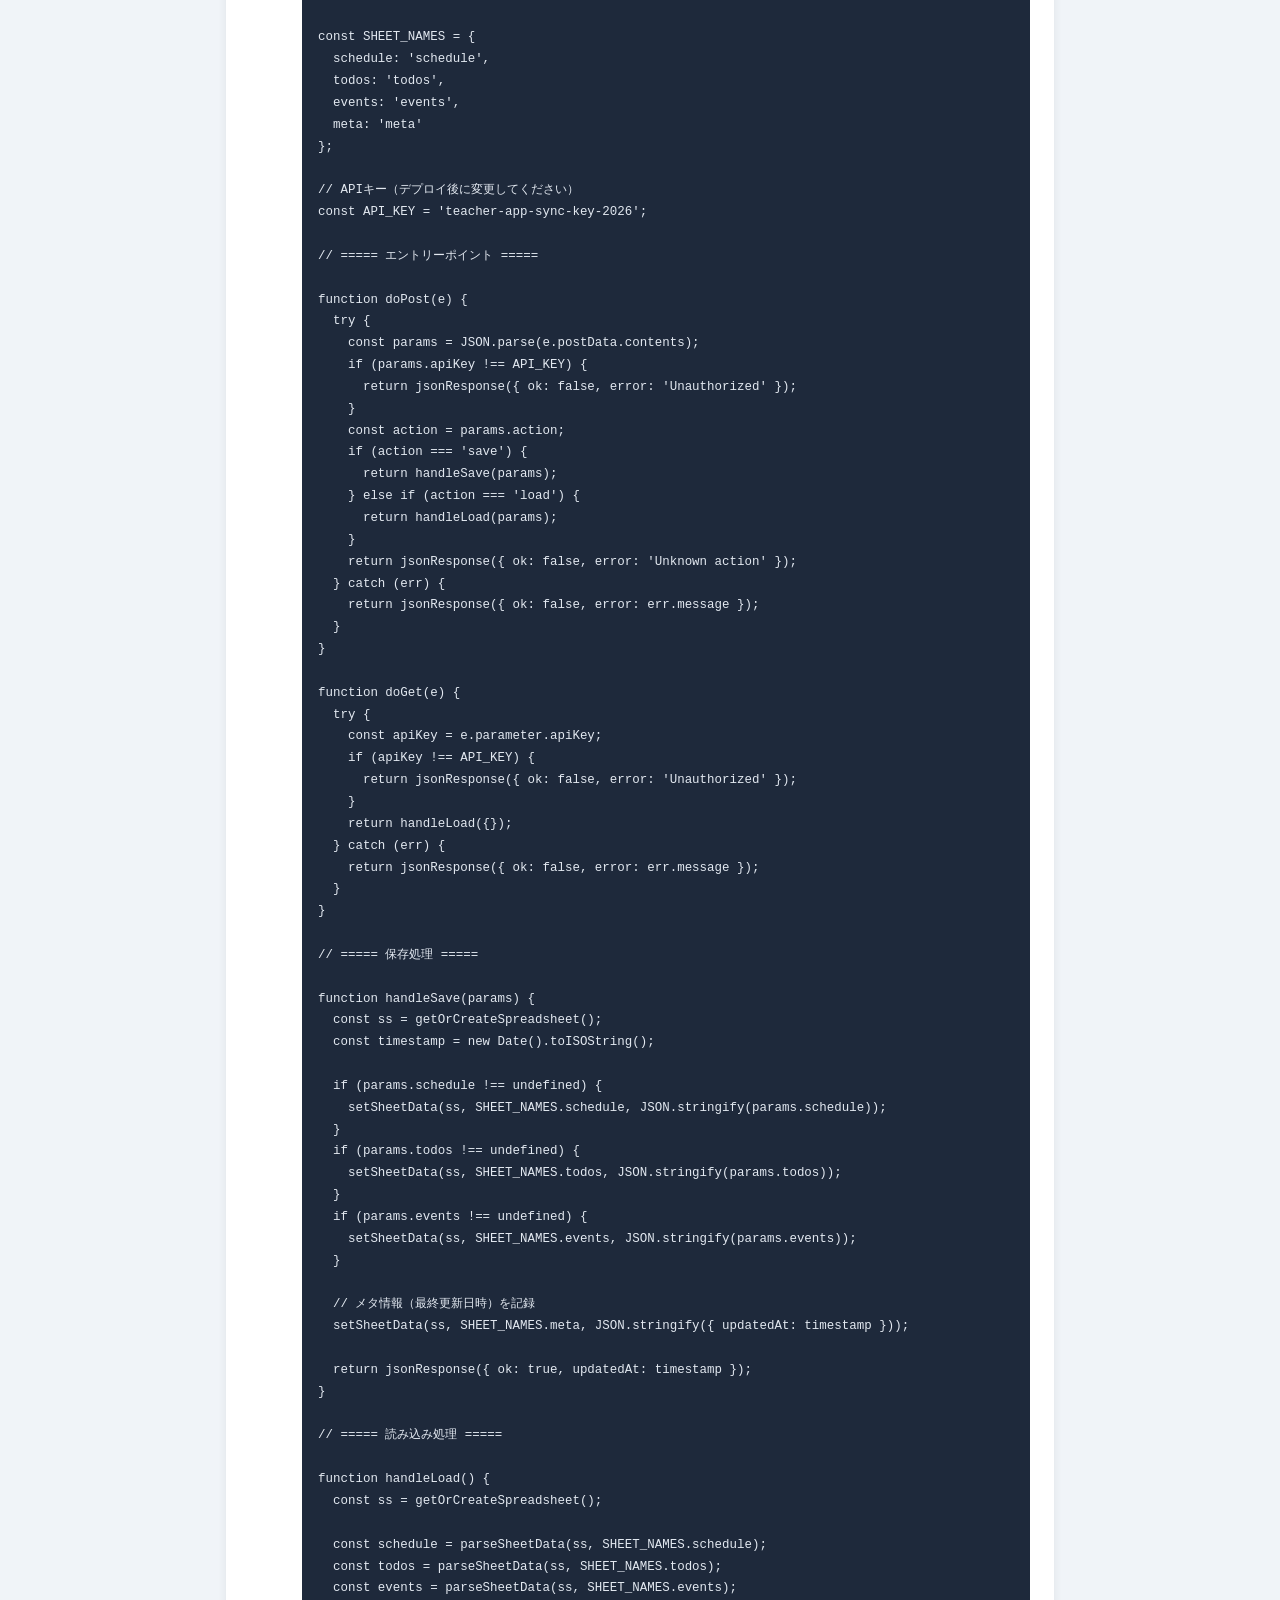
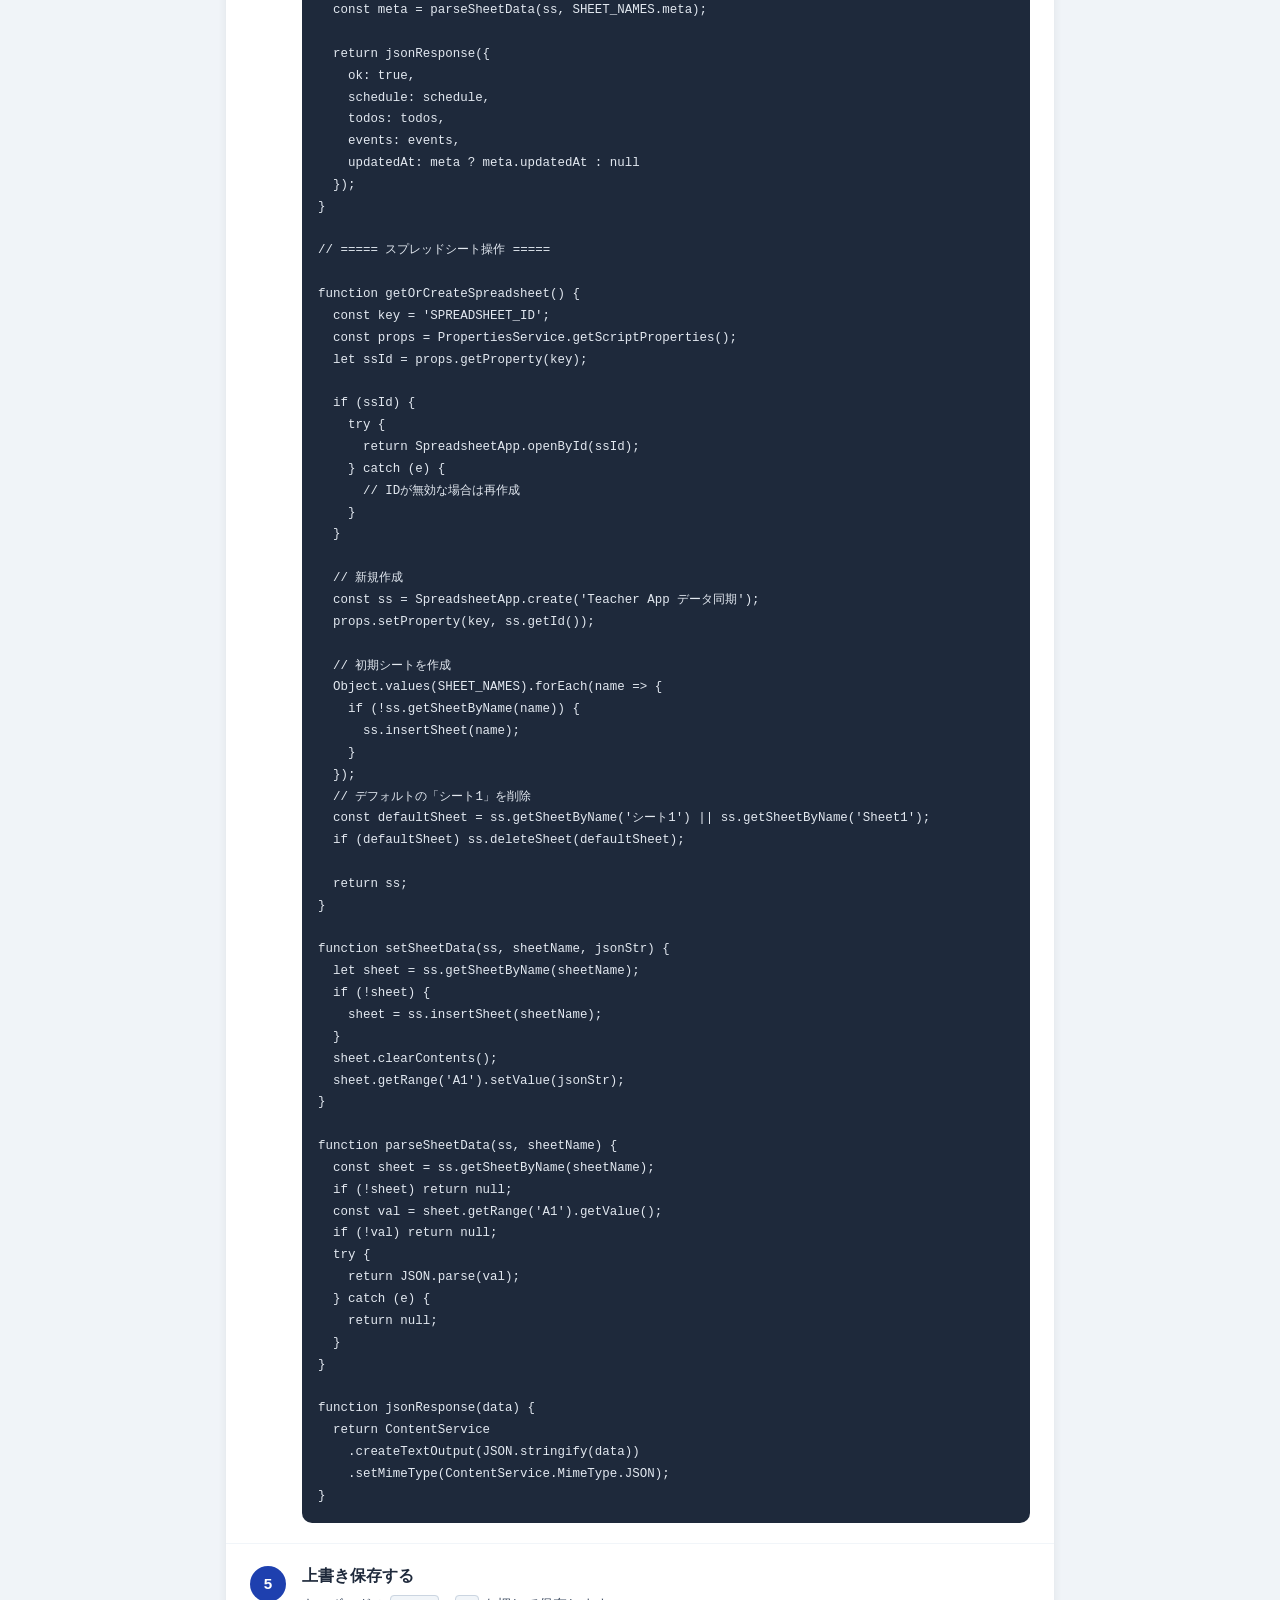
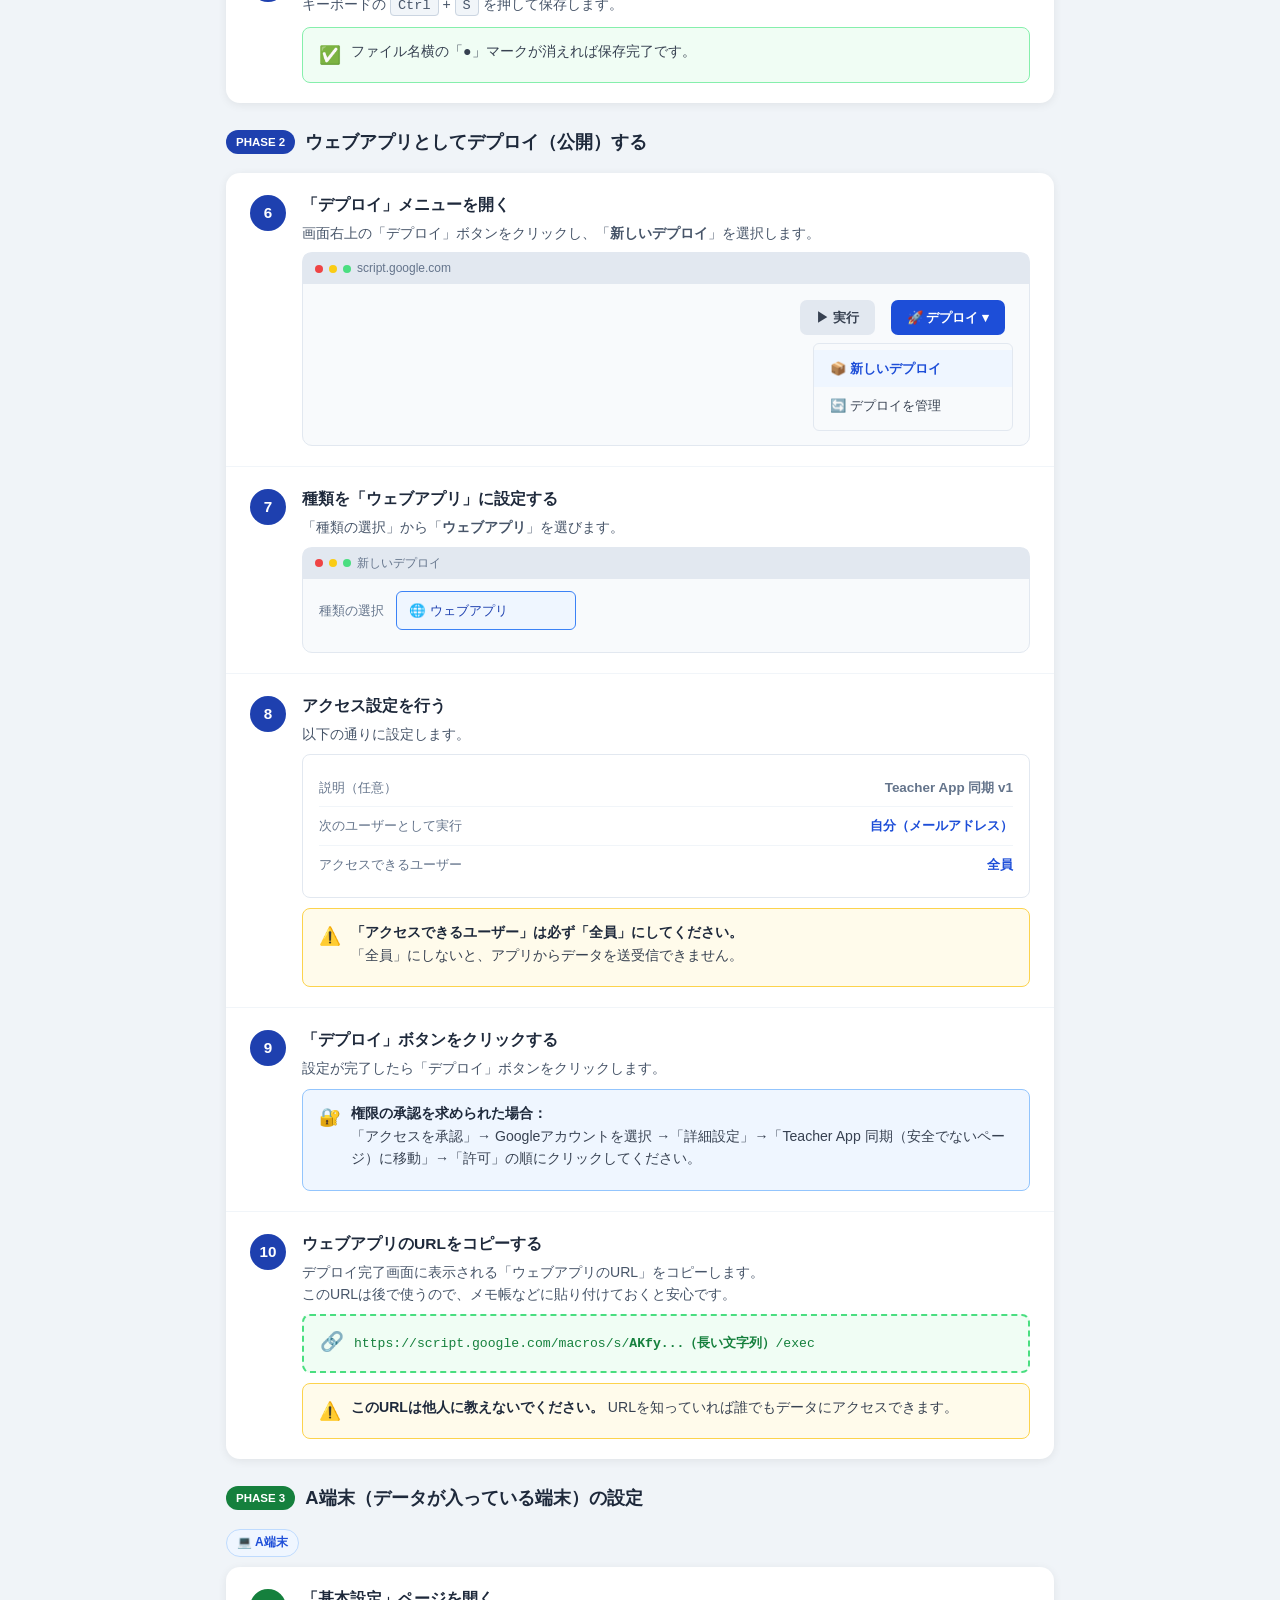
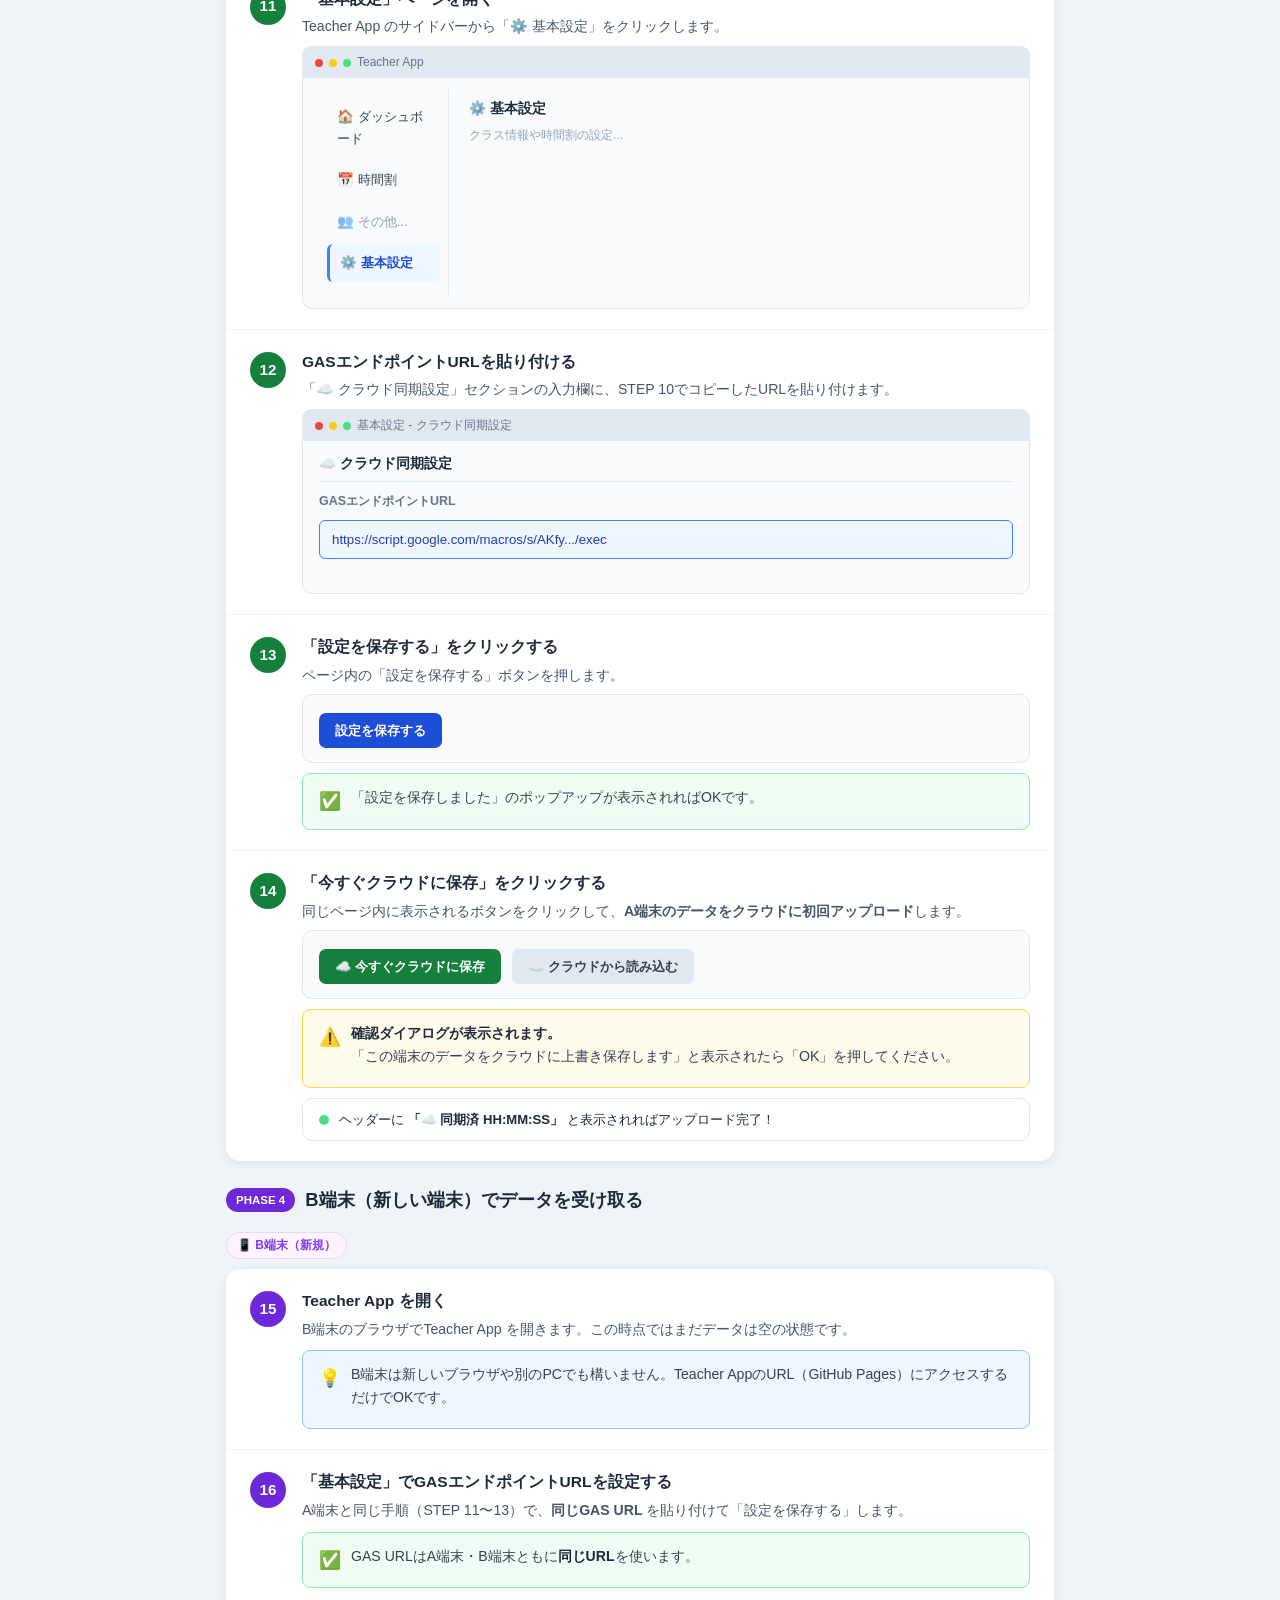
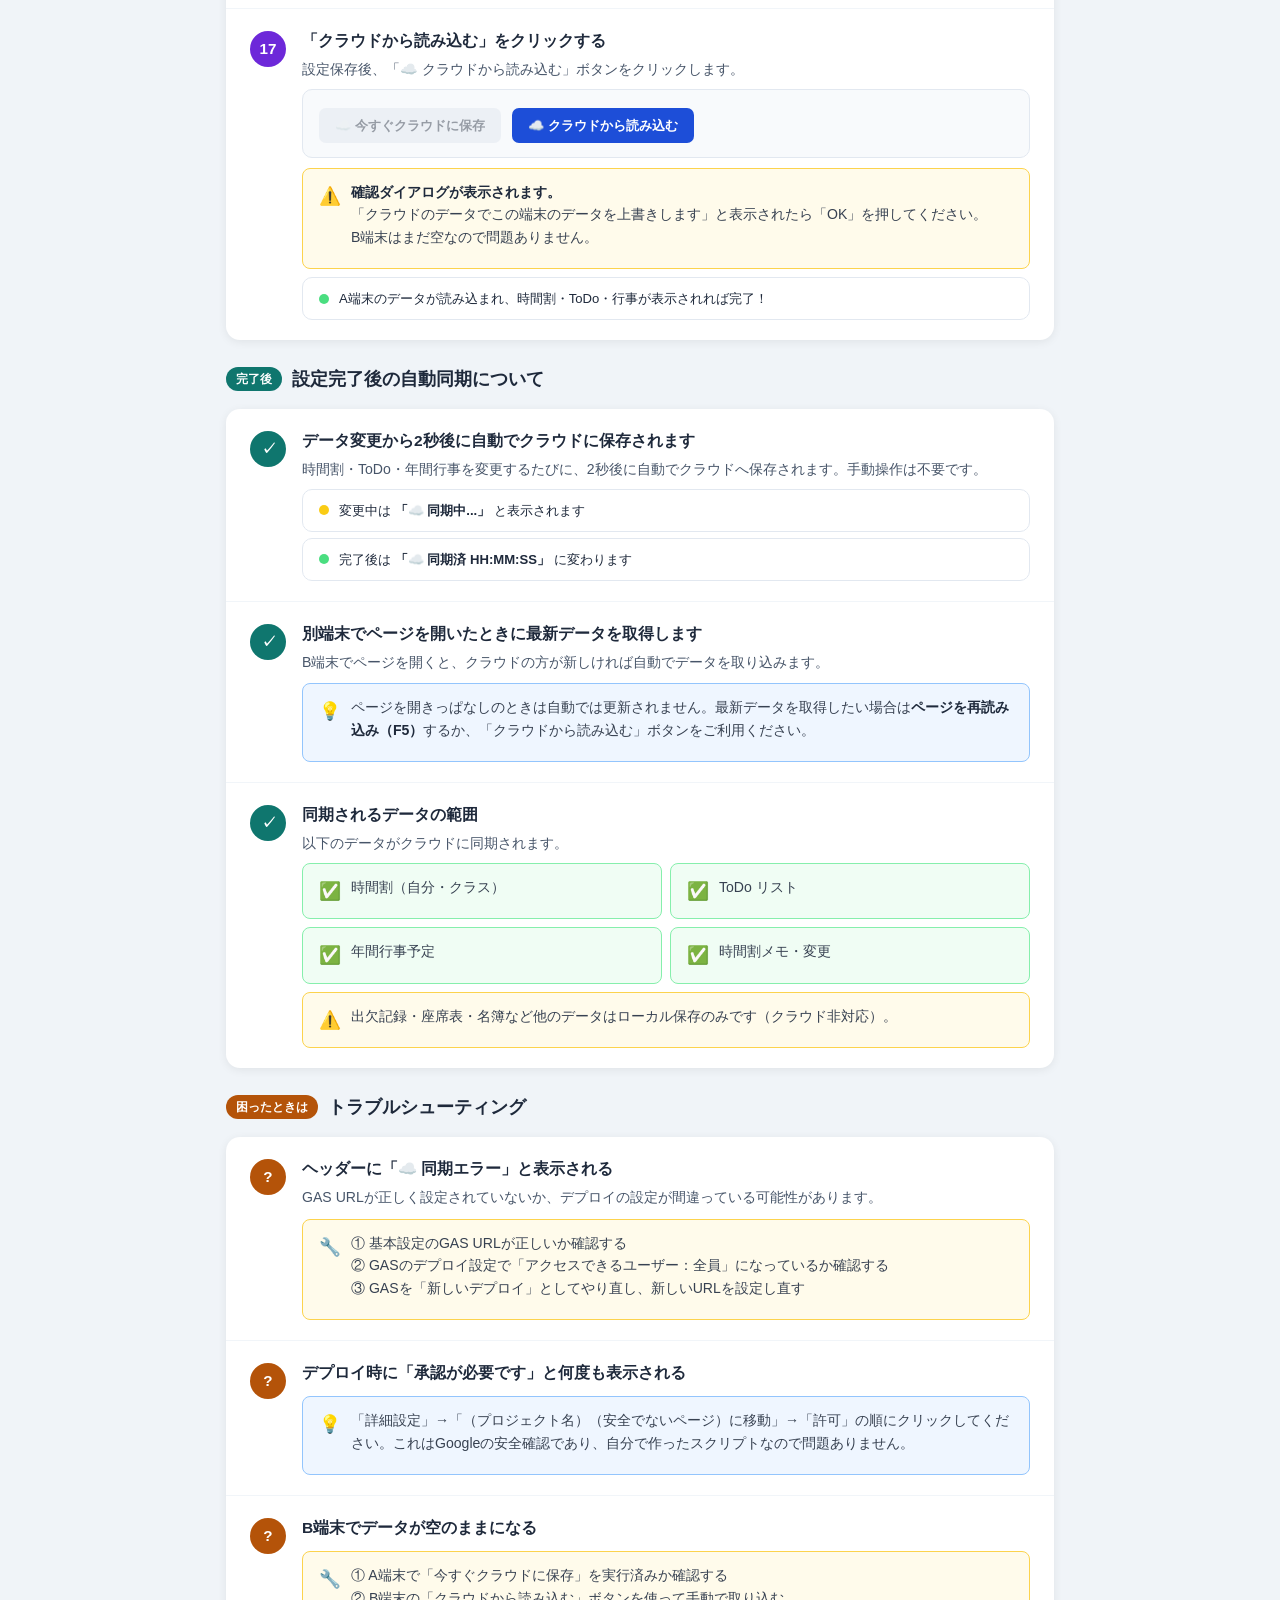
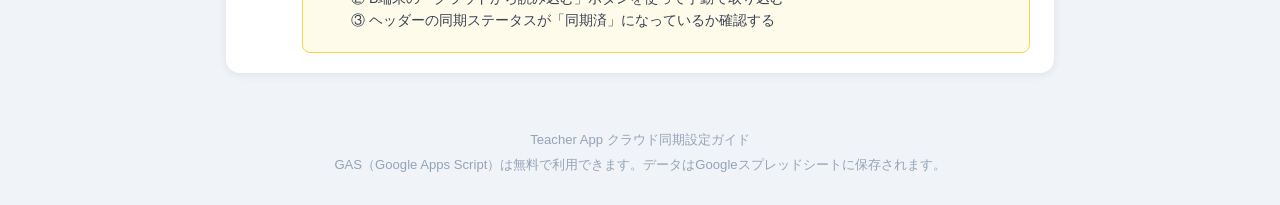
==== commit a8a7eaf7: "docs: ガイドにCode.gsの全コードとコピーボタンを追加 STEP4にCode.gsの全内容を表示するコードブロックを追加。 クリップボードコピーボタン付き（古いブラウザへのフォールバックあり" ====
--- a/cloud-sync-guide.html
+++ b/cloud-sync-guide.html
@@ -488,34 +488,202 @@
           <h3>コードを貼り付ける</h3>
           <p>エディタ内に最初から書いてあるコードを<strong>全部削除</strong>してから、<code style="background:#f1f5f9; padding:2px 6px; border-radius:4px;">gas/Code.gs</code> の内容をコピーして貼り付けます。</p>
 
-          <div class="gas-editor-mock">
-            <div class="gas-editor-top">
-              <span>📄</span>
-              <span>コード.gs</span>
-            </div>
-            <div class="gas-editor-body">
-              <span class="gas-cm">// ===== Teacher App クラウド同期 GAS =====</span><br>
-              <span class="gas-kw">const</span> SHEET_NAMES = &#123;<br>
-              &nbsp;&nbsp;schedule: <span class="gas-str">'schedule'</span>,<br>
-              &nbsp;&nbsp;todos: <span class="gas-str">'todos'</span>,<br>
-              &nbsp;&nbsp;<span class="gas-cm">...</span><br>
-              &#125;;<br>
-              <br>
-              <span class="gas-kw">function</span> doPost(e) &#123; <span class="gas-cm">...</span> &#125;<br>
-              <span class="gas-kw">function</span> doGet(e) &#123; <span class="gas-cm">...</span> &#125;
-            </div>
-          </div>
-
           <div class="note warn">
             <span class="note-icon">⚠️</span>
             <p><strong>既存のコードは完全に削除してから貼り付けてください。</strong><br>
             「function myFunction(){}」などが残っているとエラーになります。</p>
           </div>
 
-          <div class="note info">
-            <span class="note-icon">📁</span>
-            <p><code style="background:#e0f2fe; padding:2px 6px; border-radius:4px;">gas/Code.gs</code> はTeacher Appのフォルダ内にあります。テキストエディタ（メモ帳など）で開いてコピーしてください。</p>
-          </div>
+          <p style="font-size:0.88rem; color:#475569; margin:12px 0 6px;">下のコードを右上の「コピー」ボタンでコピーして、GASエディタに貼り付けてください。</p>
+
+          <!-- コードブロック（コピーボタン付き） -->
+          <div style="position:relative; margin-top:4px;">
+            <button id="copyGasBtn" onclick="copyGasCode()" style="
+              position:absolute; top:10px; right:10px; z-index:10;
+              background:#3b82f6; color:white; border:none; border-radius:6px;
+              padding:6px 14px; font-size:0.78rem; font-weight:bold; cursor:pointer;
+              display:flex; align-items:center; gap:5px;
+            ">📋 コピー</button>
+            <pre id="gasCodeBlock" style="
+              background:#1e293b; color:#e2e8f0;
+              border-radius:10px; padding:20px 16px 16px;
+              font-family:monospace; font-size:0.78rem; line-height:1.75;
+              overflow-x:auto; white-space:pre; margin:0;
+            "><code>// ===== Teacher App クラウド同期 GAS =====
+// スプレッドシートを自動生成してデータを保存・取得する
+
+const SHEET_NAMES = {
+  schedule: 'schedule',
+  todos: 'todos',
+  events: 'events',
+  meta: 'meta'
+};
+
+// APIキー（デプロイ後に変更してください）
+const API_KEY = 'teacher-app-sync-key-2026';
+
+// ===== エントリーポイント =====
+
+function doPost(e) {
+  try {
+    const params = JSON.parse(e.postData.contents);
+    if (params.apiKey !== API_KEY) {
+      return jsonResponse({ ok: false, error: 'Unauthorized' });
+    }
+    const action = params.action;
+    if (action === 'save') {
+      return handleSave(params);
+    } else if (action === 'load') {
+      return handleLoad(params);
+    }
+    return jsonResponse({ ok: false, error: 'Unknown action' });
+  } catch (err) {
+    return jsonResponse({ ok: false, error: err.message });
+  }
+}
+
+function doGet(e) {
+  try {
+    const apiKey = e.parameter.apiKey;
+    if (apiKey !== API_KEY) {
+      return jsonResponse({ ok: false, error: 'Unauthorized' });
+    }
+    return handleLoad({});
+  } catch (err) {
+    return jsonResponse({ ok: false, error: err.message });
+  }
+}
+
+// ===== 保存処理 =====
+
+function handleSave(params) {
+  const ss = getOrCreateSpreadsheet();
+  const timestamp = new Date().toISOString();
+
+  if (params.schedule !== undefined) {
+    setSheetData(ss, SHEET_NAMES.schedule, JSON.stringify(params.schedule));
+  }
+  if (params.todos !== undefined) {
+    setSheetData(ss, SHEET_NAMES.todos, JSON.stringify(params.todos));
+  }
+  if (params.events !== undefined) {
+    setSheetData(ss, SHEET_NAMES.events, JSON.stringify(params.events));
+  }
+
+  // メタ情報（最終更新日時）を記録
+  setSheetData(ss, SHEET_NAMES.meta, JSON.stringify({ updatedAt: timestamp }));
+
+  return jsonResponse({ ok: true, updatedAt: timestamp });
+}
+
+// ===== 読み込み処理 =====
+
+function handleLoad() {
+  const ss = getOrCreateSpreadsheet();
+
+  const schedule = parseSheetData(ss, SHEET_NAMES.schedule);
+  const todos = parseSheetData(ss, SHEET_NAMES.todos);
+  const events = parseSheetData(ss, SHEET_NAMES.events);
+  const meta = parseSheetData(ss, SHEET_NAMES.meta);
+
+  return jsonResponse({
+    ok: true,
+    schedule: schedule,
+    todos: todos,
+    events: events,
+    updatedAt: meta ? meta.updatedAt : null
+  });
+}
+
+// ===== スプレッドシート操作 =====
+
+function getOrCreateSpreadsheet() {
+  const key = 'SPREADSHEET_ID';
+  const props = PropertiesService.getScriptProperties();
+  let ssId = props.getProperty(key);
+
+  if (ssId) {
+    try {
+      return SpreadsheetApp.openById(ssId);
+    } catch (e) {
+      // IDが無効な場合は再作成
+    }
+  }
+
+  // 新規作成
+  const ss = SpreadsheetApp.create('Teacher App データ同期');
+  props.setProperty(key, ss.getId());
+
+  // 初期シートを作成
+  Object.values(SHEET_NAMES).forEach(name => {
+    if (!ss.getSheetByName(name)) {
+      ss.insertSheet(name);
+    }
+  });
+  // デフォルトの「シート1」を削除
+  const defaultSheet = ss.getSheetByName('シート1') || ss.getSheetByName('Sheet1');
+  if (defaultSheet) ss.deleteSheet(defaultSheet);
+
+  return ss;
+}
+
+function setSheetData(ss, sheetName, jsonStr) {
+  let sheet = ss.getSheetByName(sheetName);
+  if (!sheet) {
+    sheet = ss.insertSheet(sheetName);
+  }
+  sheet.clearContents();
+  sheet.getRange('A1').setValue(jsonStr);
+}
+
+function parseSheetData(ss, sheetName) {
+  const sheet = ss.getSheetByName(sheetName);
+  if (!sheet) return null;
+  const val = sheet.getRange('A1').getValue();
+  if (!val) return null;
+  try {
+    return JSON.parse(val);
+  } catch (e) {
+    return null;
+  }
+}
+
+function jsonResponse(data) {
+  return ContentService
+    .createTextOutput(JSON.stringify(data))
+    .setMimeType(ContentService.MimeType.JSON);
+}</code></pre>
+          </div>
+
+          <script>
+            function copyGasCode() {
+              const code = document.getElementById('gasCodeBlock').innerText;
+              navigator.clipboard.writeText(code).then(() => {
+                const btn = document.getElementById('copyGasBtn');
+                btn.textContent = '✅ コピーしました';
+                btn.style.background = '#15803d';
+                setTimeout(() => {
+                  btn.innerHTML = '📋 コピー';
+                  btn.style.background = '#3b82f6';
+                }, 2500);
+              }).catch(() => {
+                // フォールバック（古いブラウザ）
+                const range = document.createRange();
+                range.selectNode(document.getElementById('gasCodeBlock'));
+                window.getSelection().removeAllRanges();
+                window.getSelection().addRange(range);
+                document.execCommand('copy');
+                window.getSelection().removeAllRanges();
+                const btn = document.getElementById('copyGasBtn');
+                btn.textContent = '✅ コピーしました';
+                btn.style.background = '#15803d';
+                setTimeout(() => {
+                  btn.innerHTML = '📋 コピー';
+                  btn.style.background = '#3b82f6';
+                }, 2500);
+              });
+            }
+          </script>
         </div>
       </div>
 
